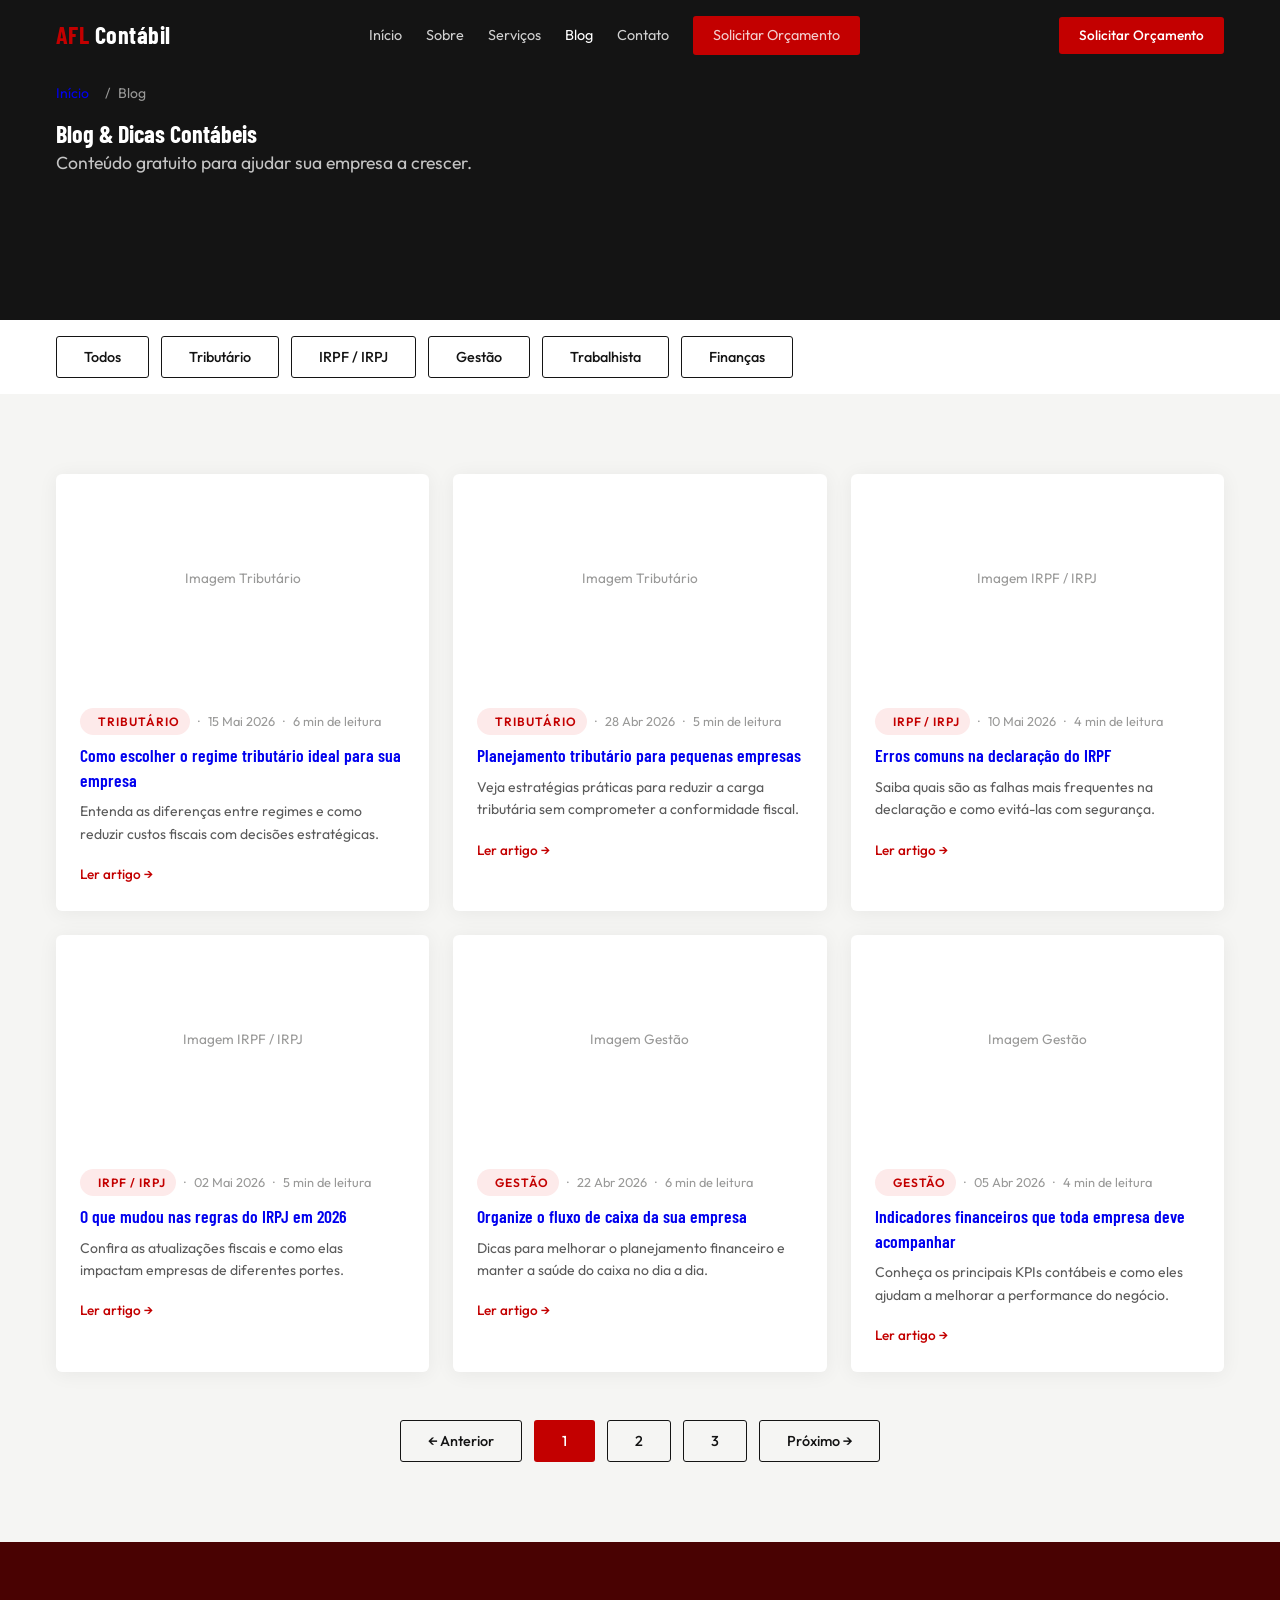
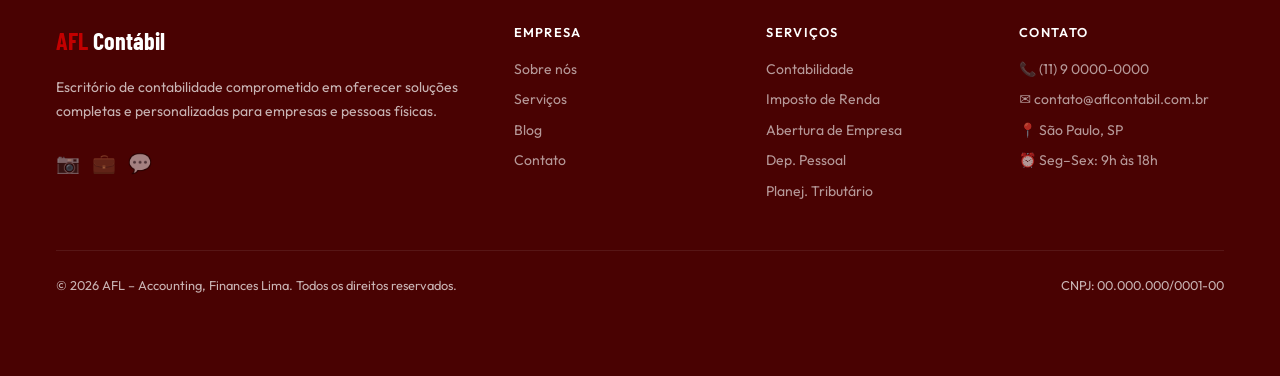
==== blog.html @ 2323e49d "first commit" ====
<!DOCTYPE html>
<html lang="pt-BR">

<head>
  <meta charset="UTF-8">
  <meta name="viewport" content="width=device-width, initial-scale=1.0">

  <!-- SEO: Título e descrição que aparecem no Google -->
  <title>Blog – AFL Contábil</title>
  <meta name="description" content="Blog da AFL Contábil com dicas sobre contabilidade, imposto de renda, gestão financeira e assuntos tributários para empresas e pessoas físicas.">

  <!-- Fontes do Google Fonts -->
  <link rel="preconnect" href="https://fonts.googleapis.com">
  <link rel="preconnect" href="https://fonts.gstatic.com" crossorigin>
  <link href="https://fonts.googleapis.com/css2?family=Barlow+Condensed:wght@400;500;600;700&family=Outfit:wght@300;400;500;600&display=swap" rel="stylesheet">
  <link rel="stylesheet" href="css/reset.css">
  <link rel="stylesheet" href="css/variables.css">
  <link rel="stylesheet" href="css/main.css">
</head>

<body>

  <!-- ===================================================
       NAVBAR – Barra de navegação (fixa no topo)
       =================================================== -->
  <header class="navbar" id="navbar">
    <div class="container">

      <!-- Logotipo -->
      <a href="index.html" class="navbar-logo">
        <span>AFL</span> Contábil
      </a>

      <!-- Links de navegação -->
      <nav class="navbar-links" id="navbar-links" aria-label="Navegação principal">
        <a href="index.html">Início</a>
        <a href="sobre.html">Sobre</a>
        <a href="servicos.html">Serviços</a>
        <a href="blog.html" class="ativo">Blog</a>
        <a href="contato.html">Contato</a>
        <!-- Botão CTA visível dentro do menu mobile -->
        <a href="contato.html" class="navbar-cta">Solicitar Orçamento</a>
      </nav>

      <!-- Botão CTA visível em desktop -->
      <a href="contato.html" class="navbar-cta" id="navbar-cta-desktop">
        Solicitar Orçamento
      </a>

      <!-- Botão hambúrguer (só aparece no mobile via CSS) -->
      <button class="navbar-toggle" id="navbar-toggle" aria-label="Abrir menu" aria-expanded="false">
        <span></span>
        <span></span>
        <span></span>
      </button>

    </div>
  </header>


  <!-- ===================================================
       HERO INTERNO – Blog & Dicas Contábeis
       =================================================== -->
  <section class="hero-interno pagina-titulo">
    <div class="container">

      <ul class="breadcrumb">
        <li><a href="index.html">Início</a></li>
        <li>Blog</li>
      </ul>

      <h1>Blog & Dicas Contábeis</h1>
      <p class="hero-descricao">
        Conteúdo gratuito para ajudar sua empresa a crescer.
      </p>

    </div>
  </section>


  <!-- ===================================================
       BARRA DE FILTROS – Seleção de categorias
       =================================================== -->
  <section class="blog-filtros" style="background-color: var(--cor-branco); padding: 1rem 0;">
    <div class="container" style="display: flex; gap: 0.75rem; flex-wrap: wrap;">
      <button type="button" class="btn-secundario ativo" data-filtro="todos">Todos</button>
      <button type="button" class="btn-secundario" data-filtro="tributário">Tributário</button>
      <button type="button" class="btn-secundario" data-filtro="irpf / irpj">IRPF / IRPJ</button>
      <button type="button" class="btn-secundario" data-filtro="gestão">Gestão</button>
      <button type="button" class="btn-secundario" data-filtro="trabalhista">Trabalhista</button>
      <button type="button" class="btn-secundario" data-filtro="finanças">Finanças</button>
    </div>
  </section>


  <!-- ===================================================
       POSTS – Grid de artigos do blog
       =================================================== -->
  <section class="secao-blog" style="background-color: var(--cor-bg); padding-block: var(--esp-xl);">
    <div class="container">
      <div class="blog-grid">

        <article class="post-card" data-categoria="tributário">
          <div class="post-thumbnail">
            <div class="post-thumbnail-placeholder">Imagem Tributário</div>
          </div>
          <div class="post-corpo">
            <div class="post-meta">
              <span class="badge">Tributário</span>
              <span>15 Mai 2026</span>
              <span>6 min de leitura</span>
            </div>
            <h3><a href="post.html">Como escolher o regime tributário ideal para sua empresa</a></h3>
            <p>Entenda as diferenças entre regimes e como reduzir custos fiscais com decisões estratégicas.</p>
            <a href="post.html" class="blog-link">Ler artigo →</a>
          </div>
        </article>

        <article class="post-card" data-categoria="tributário">
          <div class="post-thumbnail">
            <div class="post-thumbnail-placeholder">Imagem Tributário</div>
          </div>
          <div class="post-corpo">
            <div class="post-meta">
              <span class="badge">Tributário</span>
              <span>28 Abr 2026</span>
              <span>5 min de leitura</span>
            </div>
            <h3><a href="post.html">Planejamento tributário para pequenas empresas</a></h3>
            <p>Veja estratégias práticas para reduzir a carga tributária sem comprometer a conformidade fiscal.</p>
            <a href="post.html" class="blog-link">Ler artigo →</a>
          </div>
        </article>

        <article class="post-card" data-categoria="irpf / irpj">
          <div class="post-thumbnail">
            <div class="post-thumbnail-placeholder">Imagem IRPF / IRPJ</div>
          </div>
          <div class="post-corpo">
            <div class="post-meta">
              <span class="badge">IRPF / IRPJ</span>
              <span>10 Mai 2026</span>
              <span>4 min de leitura</span>
            </div>
            <h3><a href="post.html">Erros comuns na declaração do IRPF</a></h3>
            <p>Saiba quais são as falhas mais frequentes na declaração e como evitá-las com segurança.</p>
            <a href="post.html" class="blog-link">Ler artigo →</a>
          </div>
        </article>

        <article class="post-card" data-categoria="irpf / irpj">
          <div class="post-thumbnail">
            <div class="post-thumbnail-placeholder">Imagem IRPF / IRPJ</div>
          </div>
          <div class="post-corpo">
            <div class="post-meta">
              <span class="badge">IRPF / IRPJ</span>
              <span>02 Mai 2026</span>
              <span>5 min de leitura</span>
            </div>
            <h3><a href="post.html">O que mudou nas regras do IRPJ em 2026</a></h3>
            <p>Confira as atualizações fiscais e como elas impactam empresas de diferentes portes.</p>
            <a href="post.html" class="blog-link">Ler artigo →</a>
          </div>
        </article>

        <article class="post-card" data-categoria="gestão">
          <div class="post-thumbnail">
            <div class="post-thumbnail-placeholder">Imagem Gestão</div>
          </div>
          <div class="post-corpo">
            <div class="post-meta">
              <span class="badge">Gestão</span>
              <span>22 Abr 2026</span>
              <span>6 min de leitura</span>
            </div>
            <h3><a href="post.html">Organize o fluxo de caixa da sua empresa</a></h3>
            <p>Dicas para melhorar o planejamento financeiro e manter a saúde do caixa no dia a dia.</p>
            <a href="post.html" class="blog-link">Ler artigo →</a>
          </div>
        </article>

        <article class="post-card" data-categoria="gestão">
          <div class="post-thumbnail">
            <div class="post-thumbnail-placeholder">Imagem Gestão</div>
          </div>
          <div class="post-corpo">
            <div class="post-meta">
              <span class="badge">Gestão</span>
              <span>05 Abr 2026</span>
              <span>4 min de leitura</span>
            </div>
            <h3><a href="post.html">Indicadores financeiros que toda empresa deve acompanhar</a></h3>
            <p>Conheça os principais KPIs contábeis e como eles ajudam a melhorar a performance do negócio.</p>
            <a href="post.html" class="blog-link">Ler artigo →</a>
          </div>
        </article>

      </div>

      <!-- Paginação visual -->
      <div class="blog-paginacao" style="text-align: center; margin-top: var(--esp-lg); display: flex; justify-content: center; align-items: center; gap: 0.75rem; flex-wrap: wrap;">
        <button type="button" class="btn-secundario">← Anterior</button>
        <button type="button" class="btn-primario" style="background-color: var(--cor-acento);">1</button>
        <button type="button" class="btn-secundario">2</button>
        <button type="button" class="btn-secundario">3</button>
        <button type="button" class="btn-secundario">Próximo →</button>
      </div>

    </div>
  </section>


  <!-- ===================================================
       FOOTER – Rodapé com links e informações
       =================================================== -->
  <footer class="footer">
    <div class="container">

      <div class="footer-grid">

        <!-- Coluna 1: Sobre a empresa -->
        <div>
          <a href="index.html" class="footer-logo"><span>AFL</span> Contábil</a>
          <p class="footer-descricao">
            Escritório de contabilidade comprometido em oferecer 
            soluções completas e personalizadas para empresas e 
            pessoas físicas.
          </p>
          <!-- Ícones de redes sociais (adicione os links reais) -->
          <div class="footer-redes">
            <a href="#" aria-label="Instagram" class="footer-social-link">📷</a>
            <a href="#" aria-label="LinkedIn" class="footer-social-link">💼</a>
            <a href="#" aria-label="WhatsApp" class="footer-social-link">💬</a>
          </div>
        </div>

        <!-- Coluna 2: Links rápidos -->
        <div class="footer-coluna">
          <h4>Empresa</h4>
          <nav class="footer-links">
            <a href="sobre.html">Sobre nós</a>
            <a href="servicos.html">Serviços</a>
            <a href="blog.html">Blog</a>
            <a href="contato.html">Contato</a>
          </nav>
        </div>

        <!-- Coluna 3: Serviços -->
        <div class="footer-coluna">
          <h4>Serviços</h4>
          <nav class="footer-links">
            <a href="servicos.html#contabilidade">Contabilidade</a>
            <a href="servicos.html#imposto-renda">Imposto de Renda</a>
            <a href="servicos.html#abertura">Abertura de Empresa</a>
            <a href="servicos.html#dp">Dep. Pessoal</a>
            <a href="servicos.html#planejamento">Planej. Tributário</a>
          </nav>
        </div>

        <!-- Coluna 4: Contato -->
        <div class="footer-coluna">
          <h4>Contato</h4>
          <nav class="footer-links">
            <!-- Substitua pelos dados reais da AFL -->
            <a href="tel:+5511900000000">📞 (11) 9 0000-0000</a>
            <a href="mailto:contato@aflcontabil.com.br">✉️ contato@aflcontabil.com.br</a>
            <a href="#" class="footer-info-link">📍 São Paulo, SP</a>
            <a href="#" class="footer-info-link">⏰ Seg–Sex: 9h às 18h</a>
          </nav>
        </div>

      </div><!-- /footer-grid -->

      <!-- Copyright -->
      <div class="footer-bottom">
        <span>© 2026 AFL – Accounting, Finances Lima. Todos os direitos reservados.</span>
        <span>CNPJ: 00.000.000/0001-00</span><!-- Substitua pelo CNPJ real -->
      </div>

    </div>
  </footer>


  <!-- ===================================================
       JAVASCRIPT – Funcionalidades interativas
       =================================================== -->
  <script src="js/main.js"></script>

</body>
</html>
---- css/variables.css ----
:root {
  --cor-primaria: #141414;
  --cor-primaria-hover: #2A2A2A;
  --cor-acento: #C30000;
  --cor-acento-hover: #9A0000;
  --cor-acento-clara: #FDEAEA;
  --cor-bg: #F5F5F3;
  --cor-branco: #FFFFFF;
  --cor-texto: #1A1A1A;
  --cor-texto-secundario: #5A5A5A;
  --cor-texto-claro: #999998;
  --cor-borda: #E8E8E6;
  --cor-footer: #490202;
  --cor-footer-texto: rgba(255,255,255,0.7);
  --cor-footer-link: rgba(255,255,255,0.6);
  --cor-footer-icone: rgba(255,255,255,0.5);
  --cor-footer-divider: rgba(255,255,255,0.08);
  --cor-branco-translucido: rgba(255,255,255,0.1);
  --sombra-card-hover: 0 8px 30px rgba(30, 58, 47, 0.12);
  --sombra-card-elevado: 0 10px 30px rgba(0, 0, 0, 0.08);

  --fonte-titulo: 'Barlow Condensed', Arial Narrow, sans-serif;
  --fonte-corpo: 'Outfit', system-ui, sans-serif;

  --texto-xs: 0.75rem;
  --texto-sm: 0.875rem;
  --texto-base: 1rem;
  --texto-lg: 1.125rem;
  --texto-xl: 1.25rem;
  --texto-2xl: 1.5rem;
  --texto-3xl: 2rem;
  --texto-4xl: 2.5rem;
  --texto-5xl: 3.5rem;

  --esp-xs: 0.5rem;
  --esp-sm: 1rem;
  --esp-md: 1.5rem;
  --esp-lg: 3rem;
  --esp-xl: 5rem;
  --esp-2xl: 7.5rem;

  --borda-raio: 3px;
  --borda-raio-lg: 6px;
  --sombra-card: 0 2px 20px rgba(0, 0, 0, 0.06);
  --sombra-navbar-scrolled: 0 2px 20px rgba(0,0,0,0.2);
  --sombra-dropdown: 0 8px 20px rgba(0,0,0,0.2);
  --cor-branco-opa-08: rgba(255,255,255,0.08);
  --cor-branco-opa-20: rgba(255,255,255,0.2);
  --cor-branco-opa-40: rgba(255,255,255,0.4);
  --cor-branco-opa-50: rgba(255,255,255,0.5);
  --cor-branco-opa-75: rgba(255,255,255,0.75);
  --cor-branco-opa-80: rgba(255,255,255,0.8);
  --cor-primaria-opa-10: rgba(30, 58, 47, 0.1);
  --cor-primaria-opa-08: rgba(30, 58, 47, 0.08);
  --transicao: 0.25s ease;
  --largura-max: 1200px;
}
---- css/main.css ----
/* BASE */
body {
  font-family: var(--fonte-corpo);
  font-size: var(--texto-base);
  line-height: 1.6;
  color: var(--cor-texto);
  background-color: var(--cor-bg);
}

.container {
  max-width: var(--largura-max);
  margin-inline: auto;
  padding-inline: var(--esp-sm);
}

h1, h2, h3 {
  font-family: var(--fonte-titulo);
  line-height: 1.2;
  color: var(--cor-texto);
}

.badge {
  display: inline-block;
  font-size: var(--texto-xs);
  font-weight: 600;
  letter-spacing: 0.08em;
  text-transform: uppercase;
  color: var(--cor-acento);
  background-color: var(--cor-acento-clara);
  padding: 4px 10px;
  border-radius: 100px;
}

.btn-primario {
  display: inline-block;
  background-color: var(--cor-acento);
  color: var(--cor-branco);
  font-family: var(--fonte-corpo);
  font-weight: 500;
  font-size: 0.9rem;
  padding: 12px 28px;
  border-radius: var(--borda-raio);
  transition: background-color var(--transicao), transform var(--transicao);
}

.btn-primario:hover {
  background-color: var(--cor-acento-hover);
  transform: translateY(-2px);
}

.btn-secundario {
  display: inline-block;
  background-color: transparent;
  color: var(--cor-primaria);
  font-family: var(--fonte-corpo);
  font-weight: 500;
  font-size: 0.9rem;
  padding: 11px 27px;
  border: 1.5px solid var(--cor-primaria);
  border-radius: var(--borda-raio);
  transition: background-color var(--transicao), color var(--transicao);
}

.btn-secundario:hover {
  background-color: var(--cor-primaria);
  color: var(--cor-branco);
}

.btn-secundario-branco {
  display: inline-block;
  background-color: transparent;
  color: var(--cor-branco);
  font-family: var(--fonte-corpo);
  font-weight: 500;
  font-size: 0.9rem;
  padding: 11px 27px;
  border: 1.5px solid var(--cor-branco-opa-50);
  border-radius: var(--borda-raio);
  transition: background-color var(--transicao);
}

.btn-secundario-branco:hover {
  background-color: var(--cor-branco-translucido);
}

.secao-rotulo {
  display: inline-block;
  font-size: var(--texto-xs);
  font-weight: 600;
  letter-spacing: 0.12em;
  text-transform: uppercase;
  color: var(--cor-acento);
  margin-bottom: var(--esp-xs);
}

.secao-titulo {
  font-size: clamp(2rem, 4vw, 2.75rem);
  font-weight: 600;
  color: var(--cor-texto);
  margin-bottom: var(--esp-sm);
}

.secao-subtitulo {
  font-size: var(--texto-lg);
  color: var(--cor-texto-secundario);
  max-width: 560px;
  margin-inline: auto;
}

.secao-header {
  text-align: center;
  margin-bottom: var(--esp-lg);
}

/* NAVBAR */
.navbar {
  position: fixed;
  top: 0;
  left: 0;
  right: 0;
  z-index: 1000;
  background-color: var(--cor-primaria);
  padding-block: 1rem;
  transition: box-shadow var(--transicao);
}

.navbar.scrolled {
  box-shadow: var(--sombra-navbar-scrolled);
}

.navbar .container {
  display: flex;
  align-items: center;
  justify-content: space-between;
  gap: var(--esp-md);
}

.navbar-logo {
  font-family: var(--fonte-titulo);
  font-size: 1.5rem;
  font-weight: 700;
  color: var(--cor-branco);
  letter-spacing: 0.02em;
}

.navbar-logo span {
  color: var(--cor-acento);
}

.navbar-links {
  display: flex;
  align-items: center;
  gap: var(--esp-md);
}

.navbar-links a {
  font-size: 0.9rem;
  font-weight: 400;
  color: var(--cor-branco-opa-80);
  transition: color var(--transicao);
}

.navbar-links a:hover,
.navbar-links a.ativo {
  color: var(--cor-branco);
}

.navbar-cta {
  background-color: var(--cor-acento);
  color: var(--cor-branco);
  font-size: 0.85rem;
  font-weight: 500;
  padding: 8px 20px;
  border-radius: var(--borda-raio);
  transition: background-color var(--transicao);
}

.navbar-cta:hover {
  background-color: var(--cor-acento-hover);
}

#navbar-cta-desktop {
  display: none;
}

.navbar-toggle {
  display: none;
  flex-direction: column;
  gap: 5px;
  padding: 6px;
}

.navbar-toggle span {
  display: block;
  width: 22px;
  height: 2px;
  background-color: var(--cor-branco);
  border-radius: 2px;
  transition: transform var(--transicao), opacity var(--transicao);
}

/* HERO */
.hero {
  min-height: 100vh;
  display: flex;
  align-items: center;
  padding-top: 80px;
  background-color: var(--cor-primaria);
  position: relative;
  overflow: hidden;
}

.hero::before {
  content: '';
  position: absolute;
  top: -10%;
  right: -5%;
  width: 50%;
  height: 120%;
  background-color: var(--cor-primaria-hover);
  border-radius: 60% 40% 30% 70% / 60% 30% 70% 40%;
  opacity: 0.4;
  pointer-events: none;
}

.hero .container {
  display: grid;
  grid-template-columns: 1fr 1fr;
  gap: var(--esp-lg);
  align-items: center;
  position: relative;
  z-index: 1;
}

.hero-conteudo {
  padding-block: var(--esp-xl);
}

.hero-rotulo {
  display: inline-block;
  font-size: 0.8rem;
  font-weight: 600;
  letter-spacing: 0.15em;
  text-transform: uppercase;
  color: var(--cor-acento);
  margin-bottom: var(--esp-sm);
}

.hero-titulo {
  font-size: clamp(2.5rem, 5vw, 4rem);
  font-weight: 700;
  color: var(--cor-branco);
  margin-bottom: var(--esp-md);
  line-height: 1.1;
}

.hero-titulo em {
  font-style: italic;
  color: var(--cor-acento);
}

.hero-descricao {
  font-size: 1.1rem;
  color: var(--cor-branco-opa-75);
  max-width: 480px;
  margin-bottom: var(--esp-lg);
}

.hero-botoes {
  display: flex;
  gap: var(--esp-sm);
  flex-wrap: wrap;
}

.hero-imagem {
  display: flex;
  align-items: center;
  justify-content: center;
}

.hero-imagem img {
  width: 100%;
  max-width: 480px;
  border-radius: var(--borda-raio-lg);
}

.hero-placeholder {
  width: 100%;
  max-width: 480px;
  aspect-ratio: 4/3;
  background-color: var(--cor-branco-opa-08);
  border-radius: var(--borda-raio-lg);
  border: 2px dashed var(--cor-branco-opa-20);
  display: flex;
  flex-direction: column;
  align-items: center;
  justify-content: center;
  gap: var(--esp-xs);
  color: var(--cor-branco-opa-40);
  font-size: 0.9rem;
}

/* SERVIÇOS */
.secao-servicos {
  padding-block: var(--esp-xl);
  background-color: var(--cor-branco);
}

.servicos-grid {
  display: grid;
  grid-template-columns: repeat(3, 1fr);
  gap: var(--esp-md);
}

.servico-card {
  padding: var(--esp-md);
  border: 1.5px solid var(--cor-primaria-opa-08);
  border-radius: var(--borda-raio-lg);
  background-color: var(--cor-branco);
  transition: border-color var(--transicao), box-shadow var(--transicao), transform var(--transicao);
}

.servico-card:hover {
  border-color: var(--cor-acento);
  box-shadow: var(--sombra-card);
  transform: translateY(-4px);
}

.servico-icone {
  width: 52px;
  height: 52px;
  background-color: var(--cor-primaria-clara);
  border-radius: var(--borda-raio);
  display: flex;
  align-items: center;
  justify-content: center;
  margin-bottom: var(--esp-sm);
  font-size: 1.5rem;
}

.servico-card h3 {
  font-size: 1.2rem;
  font-weight: 600;
  margin-bottom: var(--esp-xs);
}

.servico-card p {
  font-size: 0.9rem;
  color: var(--cor-texto-secundario);
  line-height: 1.6;
  margin-bottom: var(--esp-sm);
}

.servico-link {
  font-size: 0.85rem;
  font-weight: 500;
  color: var(--cor-acento);
  display: inline-flex;
  align-items: center;
  gap: 4px;
  transition: gap var(--transicao);
}

.servico-link:hover {
  gap: 8px;
}

/* SOBRE */
.secao-sobre {
  padding-block: var(--esp-xl);
  background-color: var(--cor-primaria-clara);
}

.sobre-grid {
  display: grid;
  grid-template-columns: 1fr 1fr;
  gap: var(--esp-xl);
  align-items: center;
}

.sobre-imagem img {
  width: 100%;
  border-radius: var(--borda-raio-lg);
  box-shadow: var(--sombra-card);
}

.sobre-placeholder {
  aspect-ratio: 1;
  background-color: var(--cor-primaria-opa-10);
  border-radius: var(--borda-raio-lg);
  display: flex;
  align-items: center;
  justify-content: center;
  color: var(--cor-texto-claro);
  font-size: 0.9rem;
}

.sobre-conteudo .secao-titulo {
  text-align: left;
  margin-bottom: var(--esp-sm);
}

.sobre-conteudo p {
  color: var(--cor-texto-secundario);
  margin-bottom: var(--esp-sm);
}

.numeros-grid {
  display: grid;
  grid-template-columns: repeat(3, 1fr);
  gap: var(--esp-sm);
  margin-block: var(--esp-md);
  padding: var(--esp-md);
  background-color: var(--cor-primaria);
  border-radius: var(--borda-raio-lg);
}

.numero-item {
  text-align: center;
}

.numero-valor {
  font-family: var(--fonte-titulo);
  font-size: 2.5rem;
  font-weight: 700;
  color: var(--cor-acento);
  display: block;
  line-height: 1;
  margin-bottom: 4px;
}

.numero-rotulo {
  font-size: 0.8rem;
  color: var(--cor-footer-texto);
}

/* BLOG */
.secao-blog {
  padding-block: var(--esp-xl);
  background-color: var(--cor-bg);
}

.blog-grid {
  display: grid;
  grid-template-columns: repeat(3, 1fr);
  gap: var(--esp-md);
}

.post-card {
  background-color: var(--cor-branco);
  border-radius: var(--borda-raio-lg);
  overflow: hidden;
  box-shadow: var(--sombra-card);
  transition: transform var(--transicao), box-shadow var(--transicao);
}

.post-card:hover {
  transform: translateY(-4px);
  box-shadow: var(--sombra-card-hover);
}

.post-thumbnail {
  aspect-ratio: 16/9;
  background-color: var(--cor-primaria-clara);
  overflow: hidden;
}

.post-thumbnail img {
  width: 100%;
  height: 100%;
  object-fit: cover;
  transition: transform 0.4s ease;
}

.post-card:hover .post-thumbnail img {
  transform: scale(1.05);
}

.post-thumbnail-placeholder {
  width: 100%;
  height: 100%;
  display: flex;
  align-items: center;
  justify-content: center;
  color: var(--cor-texto-claro);
  font-size: 0.85rem;
}

.post-corpo {
  padding: var(--esp-md);
}

.post-meta {
  display: flex;
  align-items: center;
  gap: var(--esp-xs);
  margin-bottom: var(--esp-xs);
  font-size: 0.8rem;
  color: var(--cor-texto-claro);
}

.post-meta span::before {
  content: '·';
  margin-right: var(--esp-xs);
}

.post-meta span:first-child::before {
  content: '';
}

.post-card h3 {
  font-size: 1.1rem;
  font-weight: 600;
  margin-bottom: var(--esp-xs);
  line-height: 1.4;
}

.post-card h3 a:hover {
  color: var(--cor-acento);
}

.post-card p {
  font-size: 0.875rem;
  color: var(--cor-texto-secundario);
  margin-bottom: var(--esp-sm);
}

.blog-link {
  font-size: 0.85rem;
  font-weight: 500;
  color: var(--cor-acento);
  display: inline-flex;
  align-items: center;
  gap: 4px;
}

.blog-link:hover {
  gap: 8px;
}

.blog-ver-todos {
  text-align: center;
  margin-top: var(--esp-lg);
}

/* CTA */
.secao-cta {
  padding-block: var(--esp-xl);
  background-color: var(--cor-primaria);
  text-align: center;
}

.secao-cta h2 {
  font-size: clamp(2rem, 4vw, 2.75rem);
  font-weight: 600;
  color: var(--cor-branco);
  margin-bottom: var(--esp-sm);
}

.secao-cta p {
  font-size: 1.05rem;
  color: var(--cor-branco-opa-75);
  max-width: 480px;
  margin-inline: auto;
  margin-bottom: var(--esp-lg);
}

.cta-botoes {
  display: flex;
  gap: var(--esp-sm);
  justify-content: center;
  flex-wrap: wrap;
}

/* FOOTER */
.footer {
  background-color: var(--cor-footer);
  color: var(--cor-footer-texto);
  padding-block: var(--esp-xl);
}

.footer-grid {
  display: grid;
  grid-template-columns: 2fr 1fr 1fr 1fr;
  gap: var(--esp-lg);
  margin-bottom: var(--esp-lg);
}

.footer-logo {
  font-family: var(--fonte-titulo);
  font-size: 1.5rem;
  font-weight: 700;
  color: var(--cor-branco);
  margin-bottom: var(--esp-sm);
  display: block;
}

.footer-logo span {
  color: var(--cor-acento);
}

.footer-descricao {
  font-size: 0.875rem;
  line-height: 1.7;
  margin-bottom: var(--esp-md);
}

.footer-coluna h4 {
  font-family: var(--fonte-corpo);
  font-size: 0.8rem;
  font-weight: 600;
  letter-spacing: 0.1em;
  text-transform: uppercase;
  color: var(--cor-branco);
  margin-bottom: var(--esp-sm);
}

.footer-links {
  display: flex;
  flex-direction: column;
  gap: var(--esp-xs);
}

.footer-links a {
  font-size: 0.875rem;
  color: var(--cor-footer-link);
  transition: color var(--transicao);
}

.footer-links a:hover {
  color: var(--cor-acento);
}

.footer-bottom {
  display: flex;
  align-items: center;
  justify-content: space-between;
  padding-top: var(--esp-md);
  border-top: 1px solid var(--cor-footer-divider);
  font-size: 0.8rem;
  flex-wrap: wrap;
  gap: var(--esp-xs);
}

/* UTILITÁRIOS */
.hero-interno {
  min-height: 320px;
  padding-top: 80px;
  background-color: var(--cor-primaria);
  position: relative;
  overflow: hidden;
}

.breadcrumb {
  display: inline-flex;
  flex-wrap: wrap;
  align-items: center;
  gap: var(--esp-xs);
  font-size: var(--texto-sm);
  color: var(--cor-texto-claro);
  list-style: none;
  padding: 0;
  margin: 0;
}

.breadcrumb li {
  display: inline;
}

.breadcrumb li + li::before {
  content: '/';
  margin: 0 var(--esp-xs);
  color: var(--cor-texto-claro);
}

.pagina-titulo {
  background-color: var(--cor-primaria);
  padding-top: 80px;
  padding-bottom: var(--esp-lg);
}

.pagina-titulo .breadcrumb {
  margin-bottom: var(--esp-sm);
}

.pagina-titulo h1 {
  color: var(--cor-branco);
}

.card-base {
  background-color: var(--cor-branco);
  border: 1px solid var(--cor-borda);
  border-radius: var(--borda-raio-lg);
  box-shadow: var(--sombra-card);
  transition: transform var(--transicao), box-shadow var(--transicao);
}

.card-base:hover {
  transform: translateY(-2px);
  box-shadow: var(--sombra-card-elevado);
}

.footer-redes {
  display: flex;
  gap: 0.75rem;
}

.footer-social-link {
  color: var(--cor-footer-icone);
  font-size: 1.2rem;
  transition: color var(--transicao);
}

.footer-info-link {
  pointer-events: none;
}

.hero-placeholder-note {
  font-size: var(--texto-xs);
  opacity: 0.6;
}

/* RESPONSIVO */
@media (max-width: 1024px) {
  .servicos-grid {
    grid-template-columns: repeat(2, 1fr);
  }

  .footer-grid {
    grid-template-columns: 1fr 1fr;
  }
}

@media (max-width: 768px) {
  .navbar-links {
    display: none;
    position: absolute;
    top: 100%;
    left: 0;
    right: 0;
    background-color: var(--cor-primaria);
    flex-direction: column;
    align-items: flex-start;
    padding: var(--esp-sm);
    gap: var(--esp-xs);
    box-shadow: var(--sombra-dropdown);
  }

  .navbar-links.aberto {
    display: flex;
    box-shadow: var(--sombra-dropdown);
  }

  .navbar-toggle {
    display: flex;
  }

  .hero .container {
    grid-template-columns: 1fr;
    text-align: center;
  }

  .hero-imagem {
    display: none;
  }

  .hero-botoes {
    justify-content: center;
  }

  .hero-descricao {
    margin-inline: auto;
  }

  .sobre-grid,
  .blog-grid {
    grid-template-columns: 1fr;
  }

  .servicos-grid {
    grid-template-columns: 1fr;
  }

  .numeros-grid {
    grid-template-columns: repeat(3, 1fr);
  }

  .footer-grid {
    grid-template-columns: 1fr;
    gap: var(--esp-md);
  }

  .footer-bottom {
    flex-direction: column;
    text-align: center;
  }
}

@media (max-width: 480px) {
  .numeros-grid {
    grid-template-columns: 1fr;
  }

  .cta-botoes,
  .hero-botoes {
    flex-direction: column;
    align-items: center;
  }

  .btn-primario,
  .btn-secundario,
  .btn-secundario-branco {
    width: 100%;
    text-align: center;
  }
}
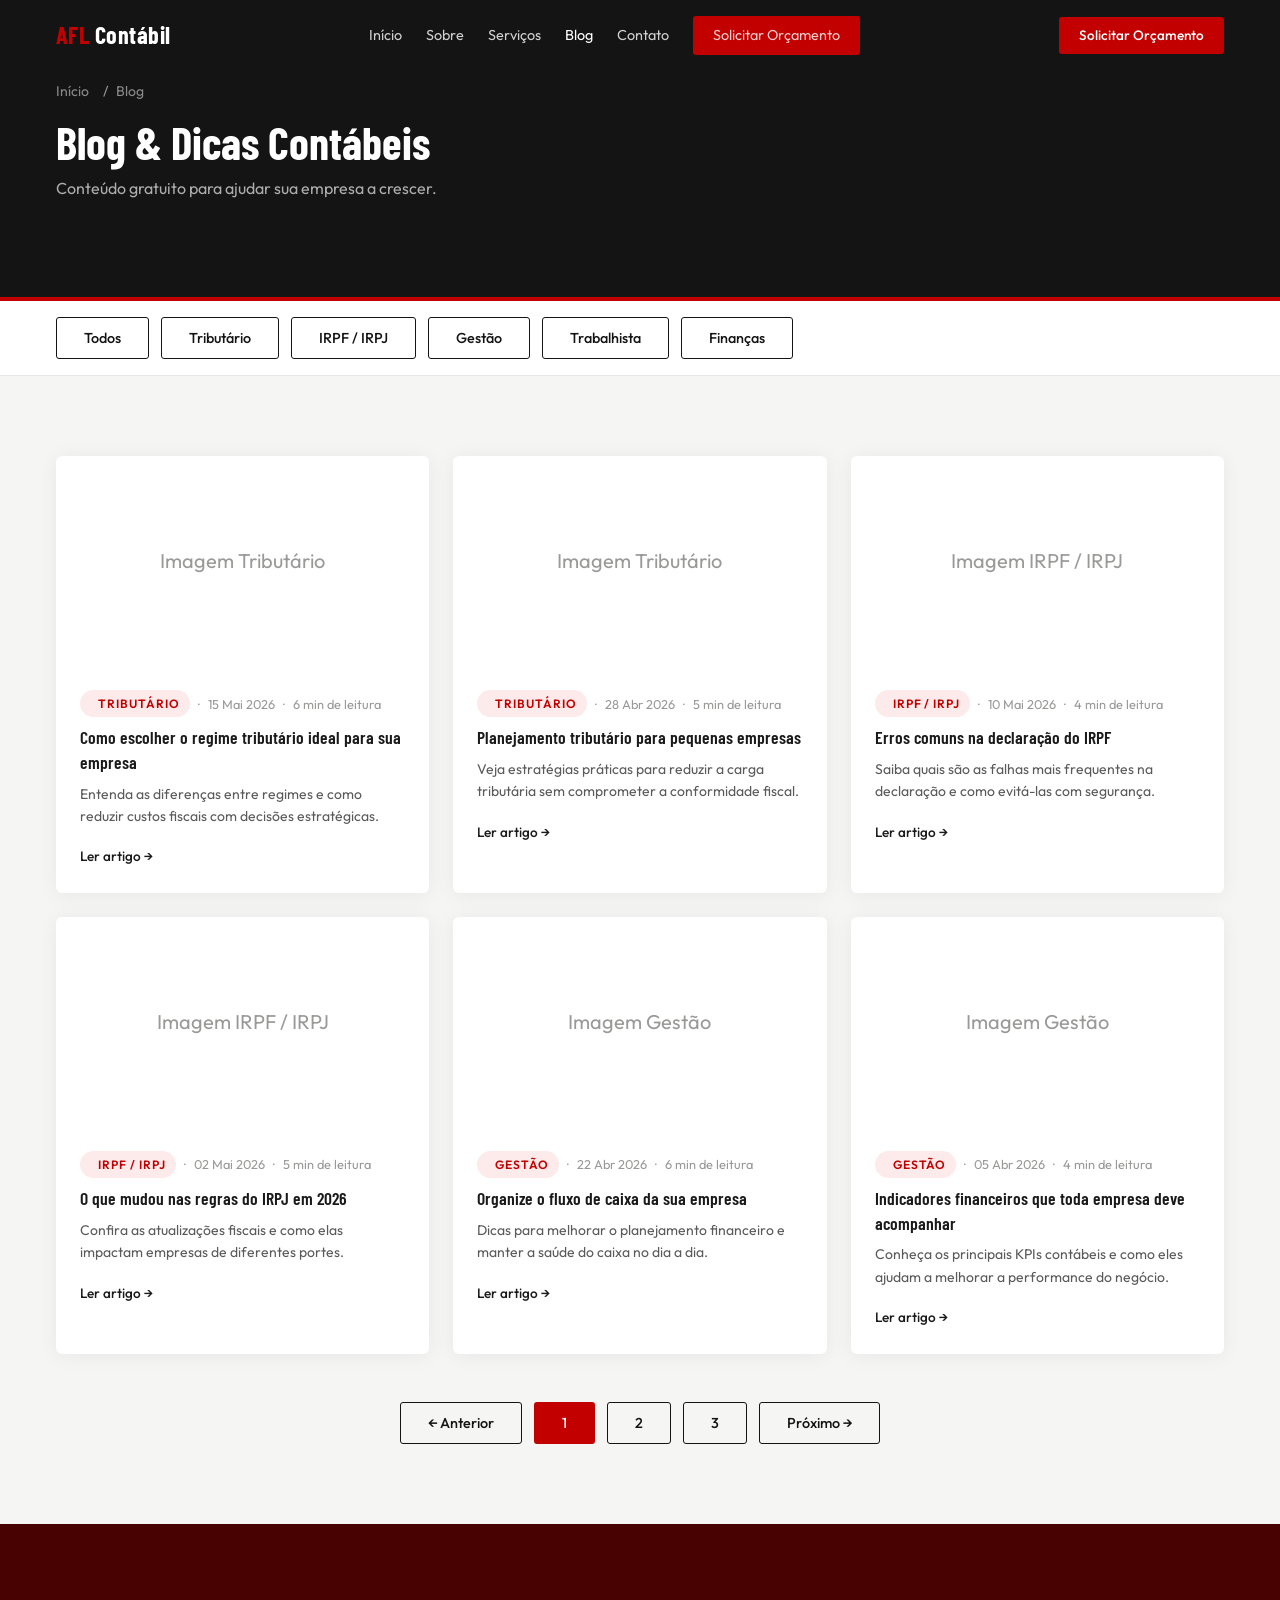
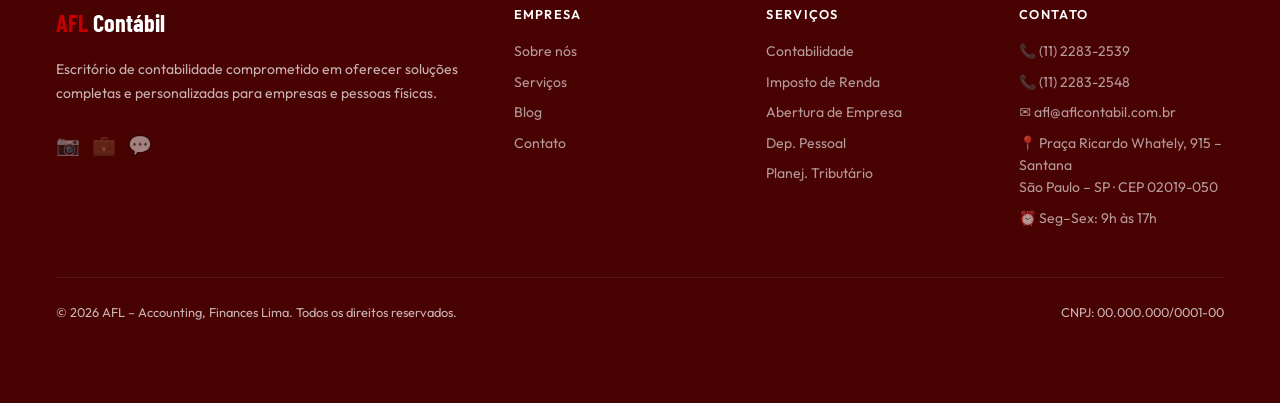
==== commit 6b2b115a: "Estilização part1" ====
--- a/blog.html
+++ b/blog.html
@@ -81,8 +81,8 @@
   <!-- ===================================================
        BARRA DE FILTROS – Seleção de categorias
        =================================================== -->
-  <section class="blog-filtros" style="background-color: var(--cor-branco); padding: 1rem 0;">
-    <div class="container" style="display: flex; gap: 0.75rem; flex-wrap: wrap;">
+  <section class="blog-filtros">
+    <div class="container">
       <button type="button" class="btn-secundario ativo" data-filtro="todos">Todos</button>
       <button type="button" class="btn-secundario" data-filtro="tributário">Tributário</button>
       <button type="button" class="btn-secundario" data-filtro="irpf / irpj">IRPF / IRPJ</button>
@@ -96,7 +96,7 @@
   <!-- ===================================================
        POSTS – Grid de artigos do blog
        =================================================== -->
-  <section class="secao-blog" style="background-color: var(--cor-bg); padding-block: var(--esp-xl);">
+  <section class="secao-blog">
     <div class="container">
       <div class="blog-grid">
 
@@ -199,9 +199,9 @@
       </div>
 
       <!-- Paginação visual -->
-      <div class="blog-paginacao" style="text-align: center; margin-top: var(--esp-lg); display: flex; justify-content: center; align-items: center; gap: 0.75rem; flex-wrap: wrap;">
+      <div class="blog-paginacao">
         <button type="button" class="btn-secundario">← Anterior</button>
-        <button type="button" class="btn-primario" style="background-color: var(--cor-acento);">1</button>
+        <button type="button" class="btn-primario">1</button>
         <button type="button" class="btn-secundario">2</button>
         <button type="button" class="btn-secundario">3</button>
         <button type="button" class="btn-secundario">Próximo →</button>
@@ -262,11 +262,11 @@
         <div class="footer-coluna">
           <h4>Contato</h4>
           <nav class="footer-links">
-            <!-- Substitua pelos dados reais da AFL -->
-            <a href="tel:+5511900000000">📞 (11) 9 0000-0000</a>
-            <a href="mailto:contato@aflcontabil.com.br">✉️ contato@aflcontabil.com.br</a>
-            <a href="#" class="footer-info-link">📍 São Paulo, SP</a>
-            <a href="#" class="footer-info-link">⏰ Seg–Sex: 9h às 18h</a>
+            <a href="tel:+551122832539">📞 (11) 2283-2539</a>
+            <a href="tel:+551122832548">📞 (11) 2283-2548</a>
+            <a href="mailto:afl@aflcontabil.com.br">✉️ afl@aflcontabil.com.br</a>
+            <a href="#" class="footer-info-link">📍 Praça Ricardo Whately, 915 – Santana<br>São Paulo – SP · CEP 02019-050</a>
+            <a href="#" class="footer-info-link">⏰ Seg–Sex: 9h às 17h</a>
           </nav>
         </div>
 
@@ -275,7 +275,7 @@
       <!-- Copyright -->
       <div class="footer-bottom">
         <span>© 2026 AFL – Accounting, Finances Lima. Todos os direitos reservados.</span>
-        <span>CNPJ: 00.000.000/0001-00</span><!-- Substitua pelo CNPJ real -->
+        <span>CNPJ: 00.000.000/0001-00</span>
       </div>
 
     </div>
--- a/css/main.css
+++ b/css/main.css
@@ -1,4 +1,13 @@
 /* BASE */
+a {
+  color: inherit;
+  text-decoration: none;
+}
+
+a:visited {
+  color: inherit;
+}
+
 body {
   font-family: var(--fonte-corpo);
   font-size: var(--texto-base);
@@ -112,6 +121,45 @@
   margin-bottom: var(--esp-lg);
 }
 
+section {
+  padding-block: 96px;
+}
+
+@media (max-width: 900px) {
+  section {
+    padding-block: 64px;
+  }
+}
+
+.hero + section,
+.hero-interno + section {
+  border-top: 4px solid var(--cor-acento);
+  margin-bottom: 0;
+}
+
+.secao-separador {
+  height: 4px;
+  width: 64px;
+  background: var(--cor-acento);
+  margin: 0 auto;
+  border-radius: 2px;
+}
+
+.mensagem-sucesso {
+  display: none;
+}
+
+.mensagem-sucesso.visivel {
+  display: block;
+}
+
+.mapa-container {
+  border-radius: var(--borda-raio);
+  overflow: hidden;
+  border: 1px solid var(--cor-borda);
+  margin-top: var(--esp-md);
+}
+
 /* NAVBAR */
 .navbar {
   position: fixed;
@@ -365,6 +413,37 @@
   gap: 8px;
 }
 
+.servico-bloco {
+  padding-block: 80px;
+  border-radius: var(--borda-raio-lg);
+}
+
+.servico-bloco--claro {
+  background-color: var(--cor-primaria-clara);
+}
+
+.secao-blog {
+  padding-block: 80px;
+  background-color: var(--cor-branco);
+}
+
+.secao-diferenciais {
+  color: var(--cor-branco);
+}
+
+.secao-diferenciais .secao-rotulo,
+.secao-diferenciais .secao-titulo,
+.secao-diferenciais p,
+.secao-diferenciais h3,
+.secao-diferenciais .servico-card {
+  color: var(--cor-branco);
+}
+
+.secao-diferenciais .servico-card {
+  background-color: transparent;
+  border-color: rgba(255,255,255,0.15);
+}
+
 /* SOBRE */
 .secao-sobre {
   padding-block: var(--esp-xl);
@@ -519,10 +598,422 @@
   color: var(--cor-acento);
 }
 
+.post-corpo-texto {
+  font-size: 1.05rem;
+  line-height: 1.85;
+  color: var(--cor-texto);
+}
+
+.post-corpo-texto p {
+  margin-bottom: 1.5rem;
+}
+
+.post-corpo-texto h2 {
+  font-family: var(--fonte-titulo);
+  font-size: 1.75rem;
+  font-weight: 600;
+  color: var(--cor-texto);
+  margin-top: 2.5rem;
+  margin-bottom: 1rem;
+  padding-bottom: 8px;
+  border-bottom: 2px solid var(--cor-acento-clara);
+}
+
+.post-corpo-texto h3 {
+  font-family: var(--fonte-titulo);
+  font-size: 1.35rem;
+  font-weight: 600;
+  color: var(--cor-texto);
+  margin-top: 2rem;
+  margin-bottom: 0.75rem;
+}
+
+.post-corpo-texto ul,
+.post-corpo-texto ol {
+  padding-left: 1.5rem;
+  margin-bottom: 1.5rem;
+}
+
+.post-corpo-texto li {
+  margin-bottom: 0.5rem;
+  line-height: 1.7;
+}
+
+.post-corpo-texto blockquote {
+  border-left: 4px solid var(--cor-acento);
+  background-color: var(--cor-acento-clara);
+  padding: 1rem 1.25rem;
+  border-radius: 0 var(--borda-raio) var(--borda-raio) 0;
+  margin: 1.5rem 0;
+  font-style: italic;
+  color: var(--cor-texto-secundario);
+}
+
+.post-corpo-texto blockquote p {
+  margin-bottom: 0;
+}
+
 .post-card p {
   font-size: 0.875rem;
   color: var(--cor-texto-secundario);
   margin-bottom: var(--esp-sm);
+}
+
+.secao-contato {
+  background-color: var(--cor-bg);
+}
+
+.contato-grid {
+  display: grid;
+  grid-template-columns: 60% 40%;
+  gap: 48px;
+  align-items: start;
+}
+
+.contato-form input,
+.contato-form select,
+.contato-form textarea {
+  width: 100%;
+  background-color: var(--cor-branco);
+  border: 1px solid var(--cor-borda);
+  border-radius: 3px;
+  padding: 14px;
+  margin-bottom: 16px;
+  font: inherit;
+  color: var(--cor-texto);
+}
+
+.contato-form textarea {
+  min-height: 160px;
+}
+
+.contato-info {
+  display: grid;
+  gap: var(--esp-md);
+}
+
+.contato-info h3 {
+  font-family: var(--fonte-titulo);
+}
+
+.btn-whatsapp {
+  background-color: #25d366;
+  border-radius: 3px;
+  color: #ffffff;
+  text-align: center;
+  display: inline-block;
+}
+
+.mapa-container iframe {
+  border: none;
+  display: block;
+  width: 100%;
+  min-height: 280px;
+}
+
+.separador-secao {
+  height: 1px;
+  background-color: var(--cor-borda);
+  margin: 0;
+}
+
+.secao-historia,
+.secao-equipe,
+.secao-servicos-detalhe {
+  background-color: var(--cor-branco);
+}
+
+.secao-mvv {
+  background-color: var(--cor-primaria-clara);
+}
+
+.blog-filtros {
+  background-color: var(--cor-branco);
+}
+
+.secao-diferenciais {
+  background-color: var(--cor-primaria);
+}
+
+.secao-diferenciais .secao-rotulo {
+  color: var(--cor-acento);
+}
+
+.secao-diferenciais .secao-titulo {
+  color: var(--cor-branco);
+}
+
+.secao-faq {
+  background-color: var(--cor-primaria-clara);
+}
+
+.faq-perguntas {
+  display: grid;
+  gap: var(--esp-md);
+  margin-top: var(--esp-lg);
+}
+
+.sobre-placeholder,
+.post-thumbnail-placeholder {
+  aspect-ratio: 1;
+  display: flex;
+  align-items: center;
+  justify-content: center;
+  font-size: 1.25rem;
+  background-color: var(--cor-primaria-clara);
+  color: var(--cor-texto-claro);
+  border-radius: var(--borda-raio);
+}
+
+.servico-bloco {
+  display: grid;
+  grid-template-columns: repeat(2, minmax(0, 1fr));
+  gap: 48px;
+  align-items: center;
+  margin-block: var(--esp-xl);
+}
+
+.servico-bloco--claro {
+  background-color: var(--cor-primaria-clara);
+  padding: var(--esp-lg);
+  border-radius: var(--borda-raio-lg);
+}
+
+.blog-filtros {
+  padding: 1rem 0;
+  border-bottom: 1px solid var(--cor-borda);
+}
+
+.blog-filtros .container {
+  display: flex;
+  gap: 0.75rem;
+  flex-wrap: wrap;
+}
+
+.blog-paginacao {
+  text-align: center;
+  margin-top: var(--esp-lg);
+  display: flex;
+  justify-content: center;
+  align-items: center;
+  gap: 0.75rem;
+  flex-wrap: wrap;
+}
+
+.post-hero {
+  background-color: #141414;
+  min-height: 400px;
+  padding-block: 96px;
+}
+
+.post-hero .container {
+  display: flex;
+  flex-direction: column;
+  justify-content: center;
+  height: 100%;
+}
+
+.post-hero h1 {
+  margin-top: 1rem;
+  color: var(--cor-branco);
+  font-size: clamp(2.5rem, 4vw, 4rem);
+}
+
+.post-hero p {
+  color: rgba(255,255,255,0.6);
+  margin-top: 1rem;
+  max-width: 640px;
+}
+
+.post-layout {
+  background-color: var(--cor-bg);
+  padding-block: 96px;
+}
+
+.post-layout .container {
+  display: grid;
+  grid-template-columns: 70% 30%;
+  gap: 48px;
+  align-items: flex-start;
+}
+
+.post-imagem-capa {
+  background-color: var(--cor-primaria-clara);
+  border-radius: 3px;
+  overflow: hidden;
+  box-shadow: var(--sombra-card);
+  margin-bottom: var(--esp-lg);
+}
+
+.post-imagem-capa > div {
+  aspect-ratio: 16/9;
+  display: flex;
+  align-items: center;
+  justify-content: center;
+  color: var(--cor-texto-claro);
+  font-size: 1rem;
+}
+
+.post-blockquote {
+  border-left: 3px solid var(--cor-acento);
+  padding-left: 1rem;
+  color: var(--cor-texto);
+  margin: var(--esp-lg) 0;
+}
+
+.post-autor {
+  display: flex;
+  gap: 1rem;
+  align-items: flex-start;
+  background: var(--cor-primaria-clara);
+  border-left: 4px solid var(--cor-acento);
+  border-radius: var(--borda-raio);
+  padding: 1.25rem;
+  margin-top: 2.5rem;
+}
+
+.autor-avatar {
+  width: 52px;
+  height: 52px;
+  border-radius: 50%;
+  background: var(--cor-primaria);
+  color: #ffffff;
+  font-family: var(--fonte-titulo);
+  font-size: 1.1rem;
+  font-weight: 700;
+  display: flex;
+  align-items: center;
+  justify-content: center;
+  flex-shrink: 0;
+}
+
+.autor-info {
+  flex: 1;
+}
+
+.autor-nome {
+  display: block;
+  font-size: 1rem;
+  font-weight: 600;
+  color: var(--cor-texto);
+  margin-bottom: 2px;
+}
+
+.autor-cargo {
+  display: block;
+  font-size: 0.8rem;
+  color: var(--cor-acento);
+  font-weight: 500;
+  margin-bottom: 6px;
+}
+
+.autor-bio {
+  font-size: 0.875rem;
+  color: var(--cor-texto-secundario);
+  line-height: 1.6;
+  margin: 0;
+}
+
+.posts-relacionados {
+  margin-top: var(--esp-xl);
+}
+
+.posts-relacionados-grid {
+  display: grid;
+  grid-template-columns: repeat(3, minmax(0, 1fr));
+  gap: var(--esp-md);
+  margin-top: var(--esp-md);
+}
+
+.post-sidebar {
+  display: grid;
+  gap: var(--esp-lg);
+}
+
+.sidebar-list {
+  list-style: none;
+  padding: 0;
+  margin: 0;
+  display: grid;
+  gap: 0.75rem;
+}
+
+.sidebar-list small {
+  color: var(--cor-texto-claro);
+}
+
+.sidebar-card {
+  background-color: var(--cor-branco);
+  border: 1px solid var(--cor-borda);
+  border-radius: var(--borda-raio-lg);
+  padding: var(--esp-lg);
+}
+
+.sidebar-cta {
+  background: var(--cor-primaria);
+  border-radius: 12px;
+  padding: 1.5rem;
+  text-align: center;
+  border: none;
+  color: #ffffff;
+}
+
+.sidebar-cta-icone {
+  font-size: 2rem;
+  margin-bottom: 0.75rem;
+  display: block;
+}
+
+.sidebar-cta-titulo {
+  font-family: var(--fonte-titulo);
+  font-size: 1.15rem;
+  font-weight: 600;
+  color: #ffffff;
+  margin-bottom: 0.6rem;
+  line-height: 1.3;
+}
+
+.sidebar-cta-texto {
+  font-size: 0.85rem;
+  color: rgba(255, 255, 255, 0.7);
+  line-height: 1.6;
+  margin-bottom: 1.25rem;
+}
+
+.sidebar-cta-btn {
+  display: block;
+  background: var(--cor-acento);
+  color: #ffffff;
+  font-family: var(--fonte-corpo);
+  font-size: 0.875rem;
+  font-weight: 500;
+  padding: 10px 20px;
+  border-radius: 8px;
+  text-decoration: none;
+  transition: background-color var(--transicao), transform var(--transicao);
+}
+
+.sidebar-cta-btn:hover {
+  background: var(--cor-acento-hover);
+  transform: translateY(-2px);
+}
+
+.cta-box {
+  background-color: var(--cor-acento);
+  color: var(--cor-branco);
+  padding: var(--esp-lg);
+  border-radius: var(--borda-raio-lg);
+}
+
+.btn-secondary-white {
+  background-color: var(--cor-branco);
+  color: var(--cor-primaria);
+  display: inline-block;
+  margin-top: var(--esp-sm);
+}
+
+.card-base {
+  padding: var(--esp-md);
 }
 
 .blog-link {
@@ -644,11 +1135,50 @@
 
 /* UTILITÁRIOS */
 .hero-interno {
-  min-height: 320px;
-  padding-top: 80px;
   background-color: var(--cor-primaria);
-  position: relative;
-  overflow: hidden;
+  padding-top: 100px;
+  padding-bottom: 36px;
+  min-height: unset;
+}
+
+.hero-interno .breadcrumb {
+  font-size: var(--texto-sm);
+  color: rgba(255, 255, 255, 0.5);
+  margin-bottom: 10px;
+  display: flex;
+  align-items: center;
+  gap: 6px;
+}
+
+.hero-interno .breadcrumb a {
+  color: rgba(255, 255, 255, 0.5);
+  transition: color var(--transicao);
+}
+
+.hero-interno .breadcrumb a:hover {
+  color: var(--cor-acento);
+}
+
+.hero-interno .breadcrumb span::before {
+  content: '/';
+  margin-right: 6px;
+  opacity: 0.4;
+}
+
+.hero-interno h1 {
+  font-family: var(--fonte-titulo);
+  font-size: clamp(2rem, 4vw, 2.8rem);
+  font-weight: 700;
+  color: #ffffff;
+  margin-bottom: 8px;
+  line-height: 1.1;
+}
+
+.hero-interno .hero-descricao,
+.hero-interno .hero-subtitulo {
+  font-size: var(--texto-base);
+  color: rgba(255, 255, 255, 0.65);
+  max-width: 480px;
 }
 
 .breadcrumb {
@@ -718,6 +1248,52 @@
 .hero-placeholder-note {
   font-size: var(--texto-xs);
   opacity: 0.6;
+}
+
+/* Links no site */
+.post-card a,
+.post-card h3 a,
+.post-card h4 a {
+  color: var(--cor-texto);
+  transition: color var(--transicao);
+}
+
+.post-card a:hover,
+.post-card h3 a:hover,
+.post-card h4 a:hover {
+  color: var(--cor-acento);
+}
+
+.posts-relacionados a,
+.posts-relacionados h3 a,
+.posts-relacionados h4 a {
+  color: var(--cor-texto);
+  transition: color var(--transicao);
+}
+
+.posts-relacionados a:hover {
+  color: var(--cor-acento);
+}
+
+.post-sidebar a {
+  color: var(--cor-texto-secundario);
+  transition: color var(--transicao);
+}
+
+.post-sidebar a:hover {
+  color: var(--cor-acento);
+}
+
+.breadcrumb a {
+  color: rgba(255, 255, 255, 0.55);
+}
+
+.breadcrumb a:hover {
+  color: var(--cor-acento);
+}
+
+.footer a:visited {
+  color: inherit;
 }
 
 /* RESPONSIVO */
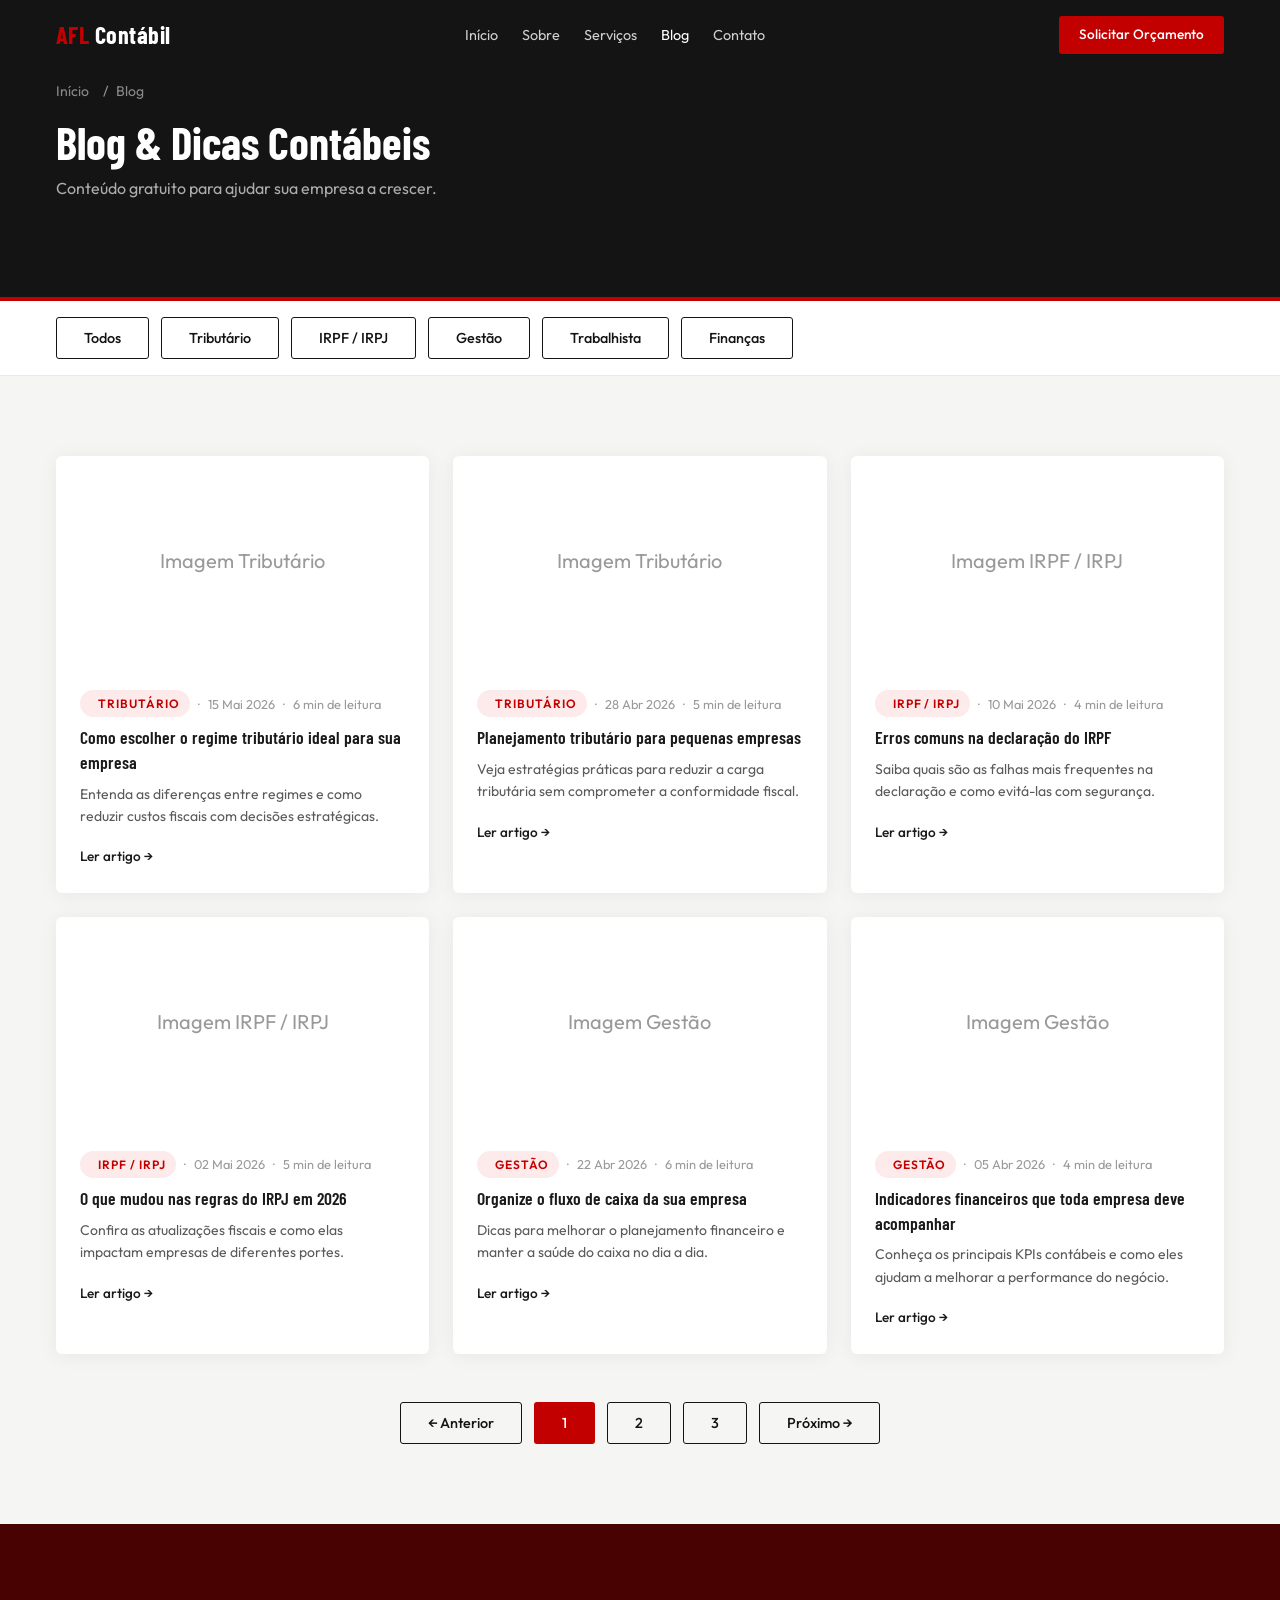
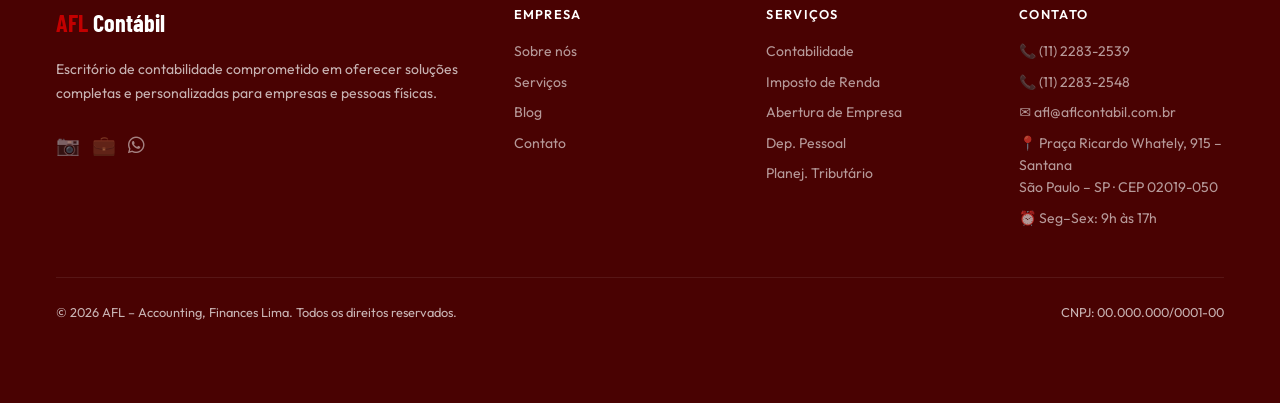
==== commit 268e1a74: "Falta Imagens e lógica" ====
--- a/blog.html
+++ b/blog.html
@@ -13,6 +13,8 @@
   <link rel="preconnect" href="https://fonts.googleapis.com">
   <link rel="preconnect" href="https://fonts.gstatic.com" crossorigin>
   <link href="https://fonts.googleapis.com/css2?family=Barlow+Condensed:wght@400;500;600;700&family=Outfit:wght@300;400;500;600&display=swap" rel="stylesheet">
+  <link rel="stylesheet"
+    href="https://cdnjs.cloudflare.com/ajax/libs/font-awesome/6.5.2/css/all.min.css">
   <link rel="stylesheet" href="css/reset.css">
   <link rel="stylesheet" href="css/variables.css">
   <link rel="stylesheet" href="css/main.css">
@@ -231,7 +233,7 @@
           <div class="footer-redes">
             <a href="#" aria-label="Instagram" class="footer-social-link">📷</a>
             <a href="#" aria-label="LinkedIn" class="footer-social-link">💼</a>
-            <a href="#" aria-label="WhatsApp" class="footer-social-link">💬</a>
+            <a href="#" aria-label="WhatsApp" class="footer-social-link"> <i class="fa-brands fa-whatsapp"></i></a>
           </div>
         </div>
 
--- a/css/main.css
+++ b/css/main.css
@@ -3,6 +3,30 @@
   color: inherit;
   text-decoration: none;
 }
+
+  .btn-primario i,
+  .btn-secundario i,
+  .btn-secundario-branco i {
+    margin-right: 6px;
+  }
+
+  /* Exceções: estes botões sempre têm texto branco,
+     independente da regra genérica de cor dos links */
+  .navbar-cta,
+  .navbar-cta:visited,
+  .navbar-cta:hover,
+  .btn-primario,
+  .btn-primario:visited,
+  .btn-primario:hover,
+  .btn-secundario-branco,
+  .btn-secundario-branco:visited {
+    color: #ffffff !important;
+  }
+
+  .btn-secundario-branco:hover {
+    color: #ffffff !important;
+    background-color: rgba(255, 255, 255, 0.12);
+  }
 
 a:visited {
   color: inherit;
@@ -223,6 +247,16 @@
   transition: background-color var(--transicao);
 }
 
+.navbar-links > .navbar-cta {
+  display:none;
+}
+
+@media (max-width: 768px) {
+  .navbar-links > .navbar-cta {
+    display:block;
+    margin-top: 8px;
+  }
+}
 .navbar-cta:hover {
   background-color: var(--cor-acento-hover);
 }
@@ -718,7 +752,6 @@
 }
 
 .secao-historia,
-.secao-equipe,
 .secao-servicos-detalhe {
   background-color: var(--cor-branco);
 }
@@ -743,15 +776,75 @@
   color: var(--cor-branco);
 }
 
-.secao-faq {
-  background-color: var(--cor-primaria-clara);
-}
-
-.faq-perguntas {
-  display: grid;
-  gap: var(--esp-md);
-  margin-top: var(--esp-lg);
-}
+.secao-faq .faq-item {
+    border-bottom: 1px solid var(--cor-borda);
+  }
+
+  .faq-pergunta {
+    width: 100%;
+    display: flex;
+    align-items: center;
+    justify-content: space-between;
+    gap: var(--esp-sm);
+    padding: 1.25rem 0.25rem;
+    background: none;
+    border: none;
+    text-align: left;
+    font-family: var(--fonte-corpo);
+    font-size: 1rem;
+    font-weight: 500;
+    color: var(--cor-texto);
+    cursor: pointer;
+    transition: color var(--transicao);
+  }
+
+  .faq-pergunta:hover {
+    color: var(--cor-acento);
+  }
+
+  .faq-icone {
+    flex-shrink: 0;
+    width: 28px;
+    height: 28px;
+    border-radius: 50%;
+    background: var(--cor-acento-clara);
+    color: var(--cor-acento);
+    display: flex;
+    align-items: center;
+    justify-content: center;
+    font-size: 1.1rem;
+    font-weight: 600;
+    transition: transform 0.3s ease, background-color 0.3s ease;
+  }
+
+  .faq-item.aberto .faq-icone {
+    transform: rotate(45deg);
+    background: var(--cor-acento);
+    color: #ffffff;
+  }
+
+  /* Técnica de animação suave usando grid-template-rows,
+     funciona sem precisar calcular altura via JavaScript */
+  .faq-resposta {
+    display: grid;
+    grid-template-rows: 0fr;
+    transition: grid-template-rows 0.35s ease;
+  }
+
+  .faq-item.aberto .faq-resposta {
+    grid-template-rows: 1fr;
+  }
+
+  .faq-resposta-inner {
+    overflow: hidden;
+  }
+
+  .faq-resposta-inner p {
+    padding: 0 0.25rem 1.25rem;
+    color: var(--cor-texto-secundario);
+    line-height: 1.7;
+    font-size: 0.95rem;
+  }
 
 .sobre-placeholder,
 .post-thumbnail-placeholder {
@@ -1390,3 +1483,57 @@
     text-align: center;
   }
 }
+
+.secao-equipe {
+    background-color: var(--cor-branco);
+    padding-block: 96px;
+  }
+
+  .equipe-destaque {
+    display: grid;
+    grid-template-columns: 0.8fr 1.2fr;
+    gap: var(--esp-xl);
+    align-items: center;
+  }
+
+  .equipe-foto-placeholder {
+    aspect-ratio: 1;
+    background-color: var(--cor-primaria-clara);
+    border-radius: 12px;
+    display: flex;
+    align-items: center;
+    justify-content: center;
+    color: var(--cor-texto-claro);
+    font-size: 0.9rem;
+  }
+
+  .equipe-cargo {
+    display: block;
+    font-size: 0.95rem;
+    color: var(--cor-acento);
+    font-weight: 500;
+    margin-bottom: var(--esp-sm);
+  }
+
+  .equipe-texto p {
+    color: var(--cor-texto-secundario);
+    margin-bottom: var(--esp-sm);
+    line-height: 1.7;
+  }
+
+  @media (max-width: 768px) {
+    .equipe-destaque {
+      grid-template-columns: 1fr;
+      text-align: center;
+    }
+
+    .equipe-foto-placeholder {
+      max-width: 280px;
+      margin-inline: auto;
+    }
+
+    .equipe-texto h2,
+    .equipe-texto .equipe-cargo {
+      text-align: center;
+    }
+  }
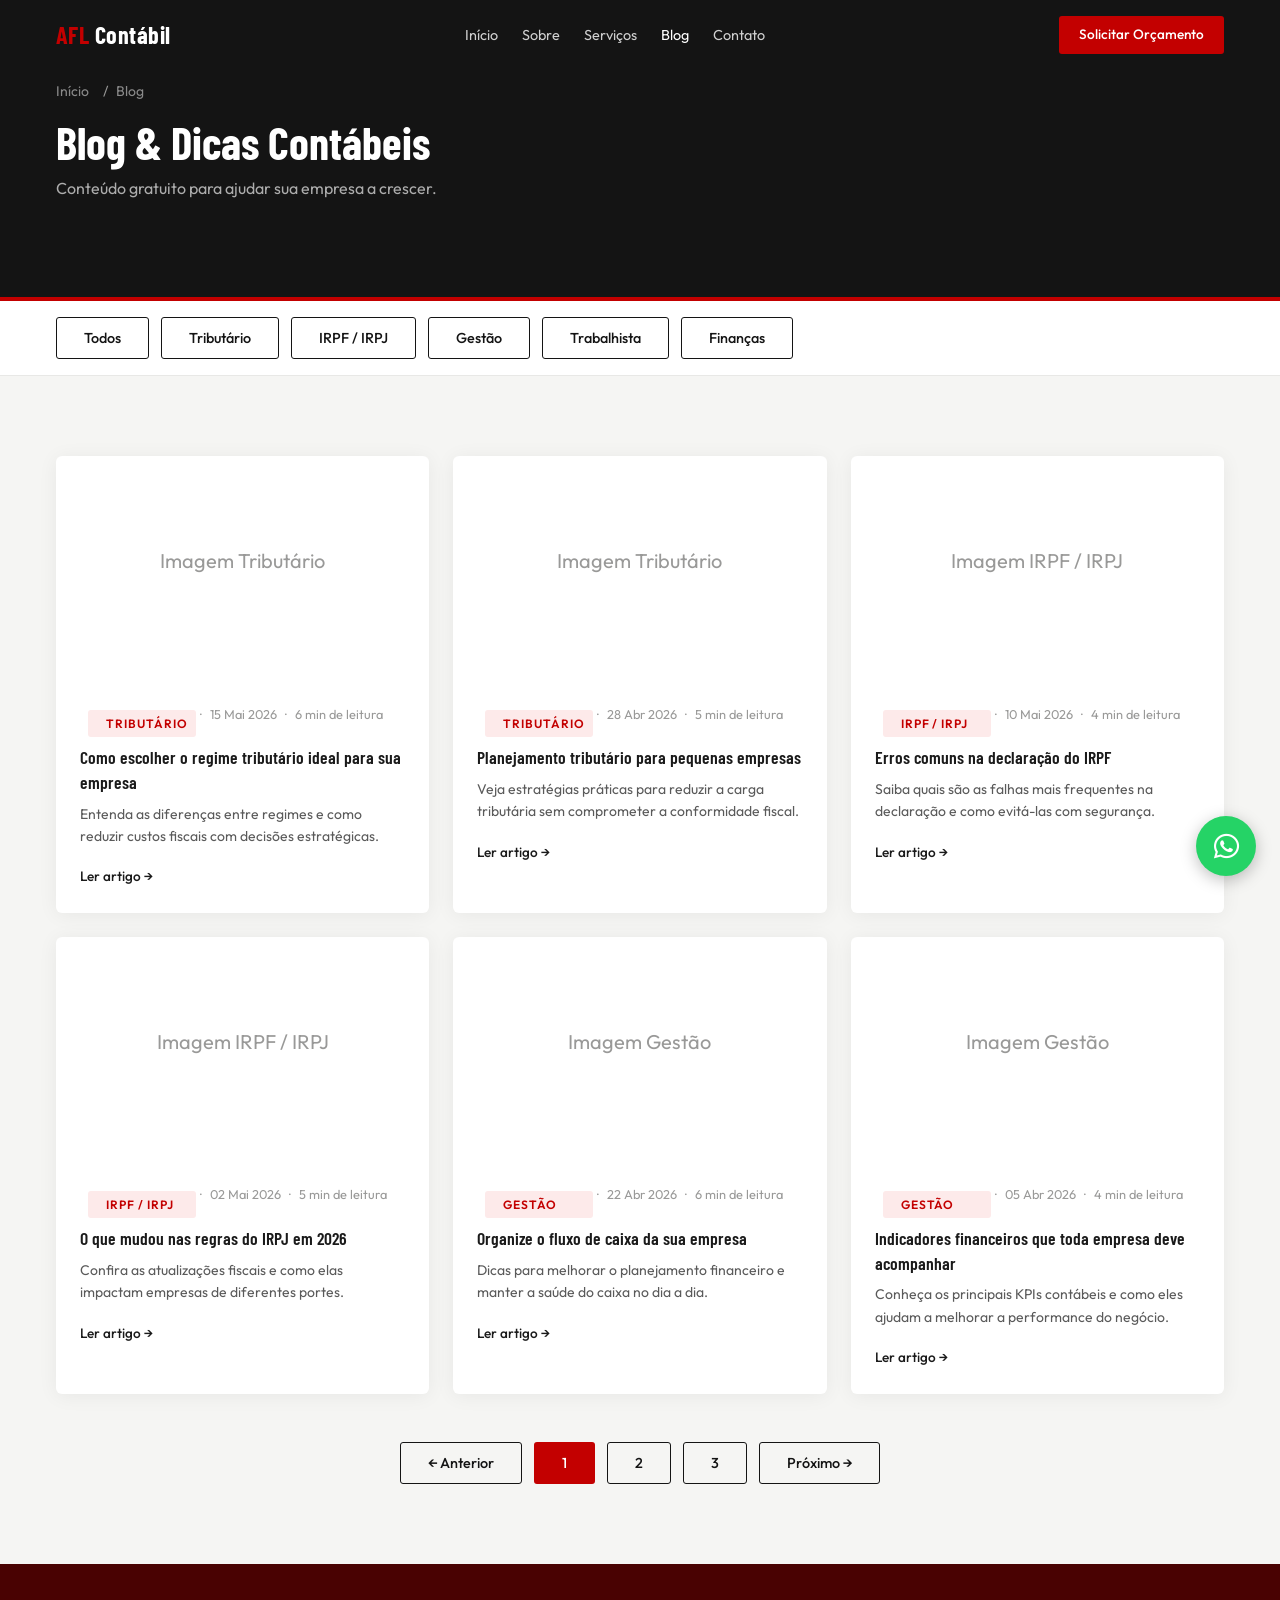
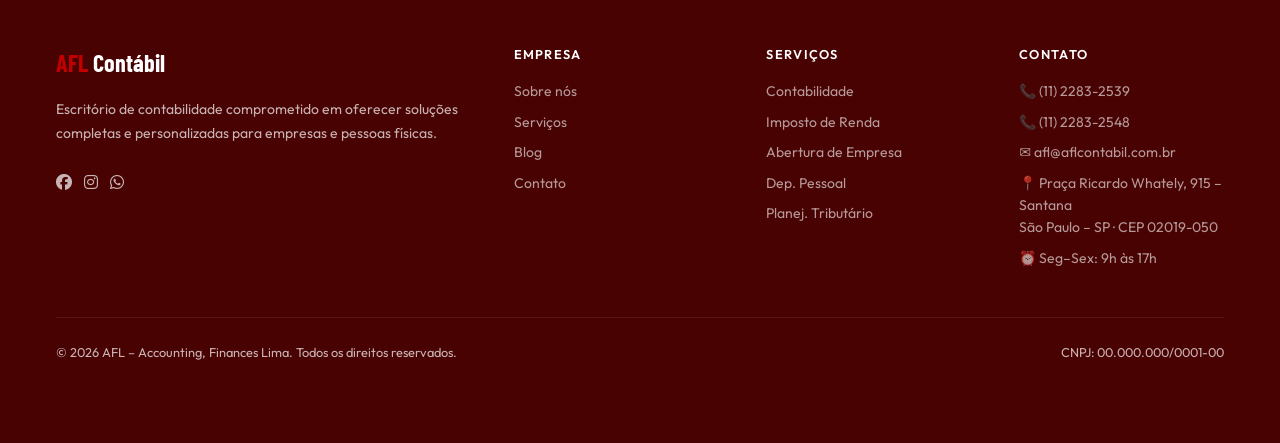
==== commit b89d76a5: "Responsividade Correções" ====
--- a/blog.html
+++ b/blog.html
@@ -230,11 +230,19 @@
             pessoas físicas.
           </p>
           <!-- Ícones de redes sociais (adicione os links reais) -->
-          <div class="footer-redes">
-            <a href="#" aria-label="Instagram" class="footer-social-link">📷</a>
-            <a href="#" aria-label="LinkedIn" class="footer-social-link">💼</a>
-            <a href="#" aria-label="WhatsApp" class="footer-social-link"> <i class="fa-brands fa-whatsapp"></i></a>
-          </div>
+          <!-- Ícones de redes sociais (adicione os links reais) -->
+<!-- Redes sociais reais da AFL -->
+        <div class="footer-redes">
+          <a href="https://www.facebook.com/aflcontabil?locale=pt_BR" target="_blank" rel="noopener" aria-label="Facebook da AFL">
+            <i class="fa-brands fa-facebook"></i>
+          </a>
+          <a href="https://www.instagram.com/aflcontabil/" target="_blank" rel="noopener" aria-label="Instagram da AFL">
+            <i class="fa-brands fa-instagram"></i>
+          </a>
+          <a href="https://wa.me/5511976798629" target="_blank" rel="noopener" aria-label="WhatsApp da AFL">
+            <i class="fa-brands fa-whatsapp"></i>
+          </a>
+        </div>
         </div>
 
         <!-- Coluna 2: Links rápidos -->
@@ -283,7 +291,14 @@
     </div>
   </footer>
 
-
+<!-- Botão flutuante do WhatsApp -->
+<a href="https://wa.me/5511976798629?text=Ol%C3%A1%21%20Vim%20atrav%C3%A9s%20do%20site%20da%20AFL%20e%20gostaria%20de%20mais%20informa%C3%A7%C3%B5es%20sobre%20os%20servi%C3%A7os%20cont%C3%A1beis."
+   target="_blank"
+   rel="noopener"
+   class="whatsapp-flutuante"
+   aria-label="Falar no WhatsApp">
+  <i class="fa-brands fa-whatsapp"></i>
+</a>
   <!-- ===================================================
        JAVASCRIPT – Funcionalidades interativas
        =================================================== -->
--- a/css/main.css
+++ b/css/main.css
@@ -211,12 +211,18 @@
   font-family: var(--fonte-titulo);
   font-size: 1.5rem;
   font-weight: 700;
-  color: var(--cor-branco);
+  color:#ffffff;
   letter-spacing: 0.02em;
 }
 
+.navbar-logo,
+.navbar-logo:visited,
+.navbar-logo:hover {
+  color: #ffffff !important;
+}
+
 .navbar-logo span {
-  color: var(--cor-acento);
+  color: var(--cor-acento) !important;
 }
 
 .navbar-links {
@@ -257,6 +263,40 @@
     margin-top: 8px;
   }
 }
+
+.whatsapp-flutuante {
+  position: fixed;
+  bottom: 24px;
+  right: 24px;
+  width: 60px;
+  height: 60px;
+  background-color: #25D366;
+  color: #ffffff !important;
+  border-radius: 50%;
+  display: flex;
+  align-items: center;
+  justify-content: center;
+  font-size: 1.8rem;
+  box-shadow: 0 4px 16px rgba(0, 0, 0, 0.25);
+  z-index: 999;
+  transition: transform var(--transicao), box-shadow var(--transicao);
+}
+
+.whatsapp-flutuante:hover {
+  transform: scale(1.08);
+  box-shadow: 0 6px 22px rgba(0, 0, 0, 0.3);
+}
+
+@media (max-width: 480px) {
+  .whatsapp-flutuante {
+    width: 52px;
+    height: 52px;
+    font-size: 1.5rem;
+    bottom: 16px;
+    right: 16px;
+  }
+}
+
 .navbar-cta:hover {
   background-color: var(--cor-acento-hover);
 }
@@ -817,6 +857,33 @@
     transition: transform 0.3s ease, background-color 0.3s ease;
   }
 
+  .categorias-lista {
+  list-style: none;
+  padding: 0;
+}
+
+.categorias-lista li {
+  border-bottom: 1px solid var(--cor-borda);
+}
+
+.categorias-lista li:last-child {
+  border-bottom: none;
+}
+
+.categorias-lista a {
+  display: flex;
+  justify-content: space-between;
+  padding: 10px 2px;
+  font-size: 0.9rem;
+  color: var(--cor-texto-secundario);
+  transition: color var(--transicao), padding-left var(--transicao);
+}
+
+.categorias-lista a:hover {
+  color: var(--cor-acento);
+  padding-left: 6px;
+}
+
   .faq-item.aberto .faq-icone {
     transform: rotate(45deg);
     background: var(--cor-acento);
@@ -894,9 +961,11 @@
 }
 
 .post-hero {
-  background-color: #141414;
-  min-height: 400px;
-  padding-block: 96px;
+  background-color: var(--cor-primaria);
+  padding-top: 100px;
+  padding-bottom: 40px;
+  height: auto;
+  min-height: unset;
 }
 
 .post-hero .container {
@@ -1021,6 +1090,54 @@
 .post-sidebar {
   display: grid;
   gap: var(--esp-lg);
+}
+
+.sidebar-cta {
+  background: var(--cor-primaria);
+  border-radius: 12px;
+  padding: 1.5rem;
+  text-align: center;
+  border: none;
+}
+
+.sidebar-cta-icone {
+  font-size: 2rem;
+  margin-bottom: 0.75rem;
+  display: block;
+}
+
+.sidebar-cta-titulo {
+  font-family: var(--fonte-titulo);
+  font-size: 1.15rem;
+  font-weight: 600;
+  color: #ffffff;
+  margin-bottom: 0.6rem;
+  line-height: 1.3;
+}
+
+.sidebar-cta-texto {
+  font-size: 0.85rem;
+  color: rgba(255, 255, 255, 0.7);
+  line-height: 1.6;
+  margin-bottom: 1.25rem;
+}
+
+.sidebar-cta-btn {
+  display: block;
+  background: var(--cor-acento);
+  color: #ffffff !important;
+  font-family: var(--fonte-corpo);
+  font-size: 0.875rem;
+  font-weight: 500;
+  padding: 10px 20px;
+  border-radius: 8px;
+  text-decoration: none;
+  transition: background-color var(--transicao), transform var(--transicao);
+}
+
+.sidebar-cta-btn:hover {
+  background: var(--cor-acento-hover);
+  transform: translateY(-2px);
 }
 
 .sidebar-list {
@@ -1181,6 +1298,17 @@
 
 .footer-logo span {
   color: var(--cor-acento);
+}
+
+span.badge {
+  display: inline-block;
+  font-size: 0.75rem;
+  font-weight: 600;
+  border-radius: var(--borda-raio);
+  margin-left: 8px;
+  margin-right: -4px;
+  width: 12vh;
+  margin-top: 20px;
 }
 
 .footer-descricao {
@@ -1537,3 +1665,80 @@
       text-align: center;
     }
   }
+
+  /* =============================================
+   CORREÇÃO MOBILE — Páginas internas
+   Os grids abaixo só existem nas páginas internas
+   (sobre, serviços, blog, post, contato) e nunca tinham
+   recebido uma versão para telas pequenas.
+   ============================================= */
+@media (max-width: 768px) {
+
+  /* sobre.html — bloco "Nossa História" (imagem + texto) */
+  .secao-historia {
+    grid-template-columns: 1fr !important;
+    gap: var(--esp-md) !important;
+    text-align: center;
+  }
+
+  /* sobre.html — Missão, Visão e Valores (3 cards) */
+  .secao-mvv .mvv-grid,
+  .secao-mvv > .container > div[style*="grid"],
+  .mvv-grid {
+    grid-template-columns: 1fr !important;
+  }
+
+  /* sobre.html — Diferenciais (4 itens) */
+  .secao-diferenciais .diferenciais-grid,
+  .diferenciais-grid {
+    grid-template-columns: 1fr 1fr !important;
+    gap: var(--esp-sm) !important;
+  }
+
+  /* servicos.html — cada bloco de serviço (imagem + texto alternado) */
+  .servico-detalhe,
+  .secao-servicos-detalhe > .container > div[style*="grid"] {
+    grid-template-columns: 1fr !important;
+    text-align: center;
+  }
+
+  /* blog.html — barra de filtros de categoria */
+  .blog-filtros {
+    flex-wrap: wrap;
+    justify-content: center;
+    gap: 8px;
+  }
+
+  /* post.html — conteúdo + sidebar (70/30) */
+  .post-layout {
+    grid-template-columns: 1fr !important;
+    gap: var(--esp-lg) !important;
+  }
+
+  /* post.html — sidebar passa a vir DEPOIS do conteúdo principal */
+  .post-sidebar {
+    order: 2;
+  }
+
+  .post-conteudo {
+    order: 1;
+  }
+
+  /* contato.html — formulário + informações (60/40) */
+  .secao-contato {
+    grid-template-columns: 1fr !important;
+    gap: var(--esp-lg) !important;
+  }
+
+  /* Segurança geral: nenhuma imagem ou mapa deve
+     ultrapassar a largura da tela em nenhuma página */
+  img, iframe {
+    max-width: 100%;
+  }
+
+  /* Segurança geral: impede rolagem horizontal indesejada
+     causada por qualquer elemento que ainda escape da tela */
+  body {
+    overflow-x: hidden;
+  }
+}
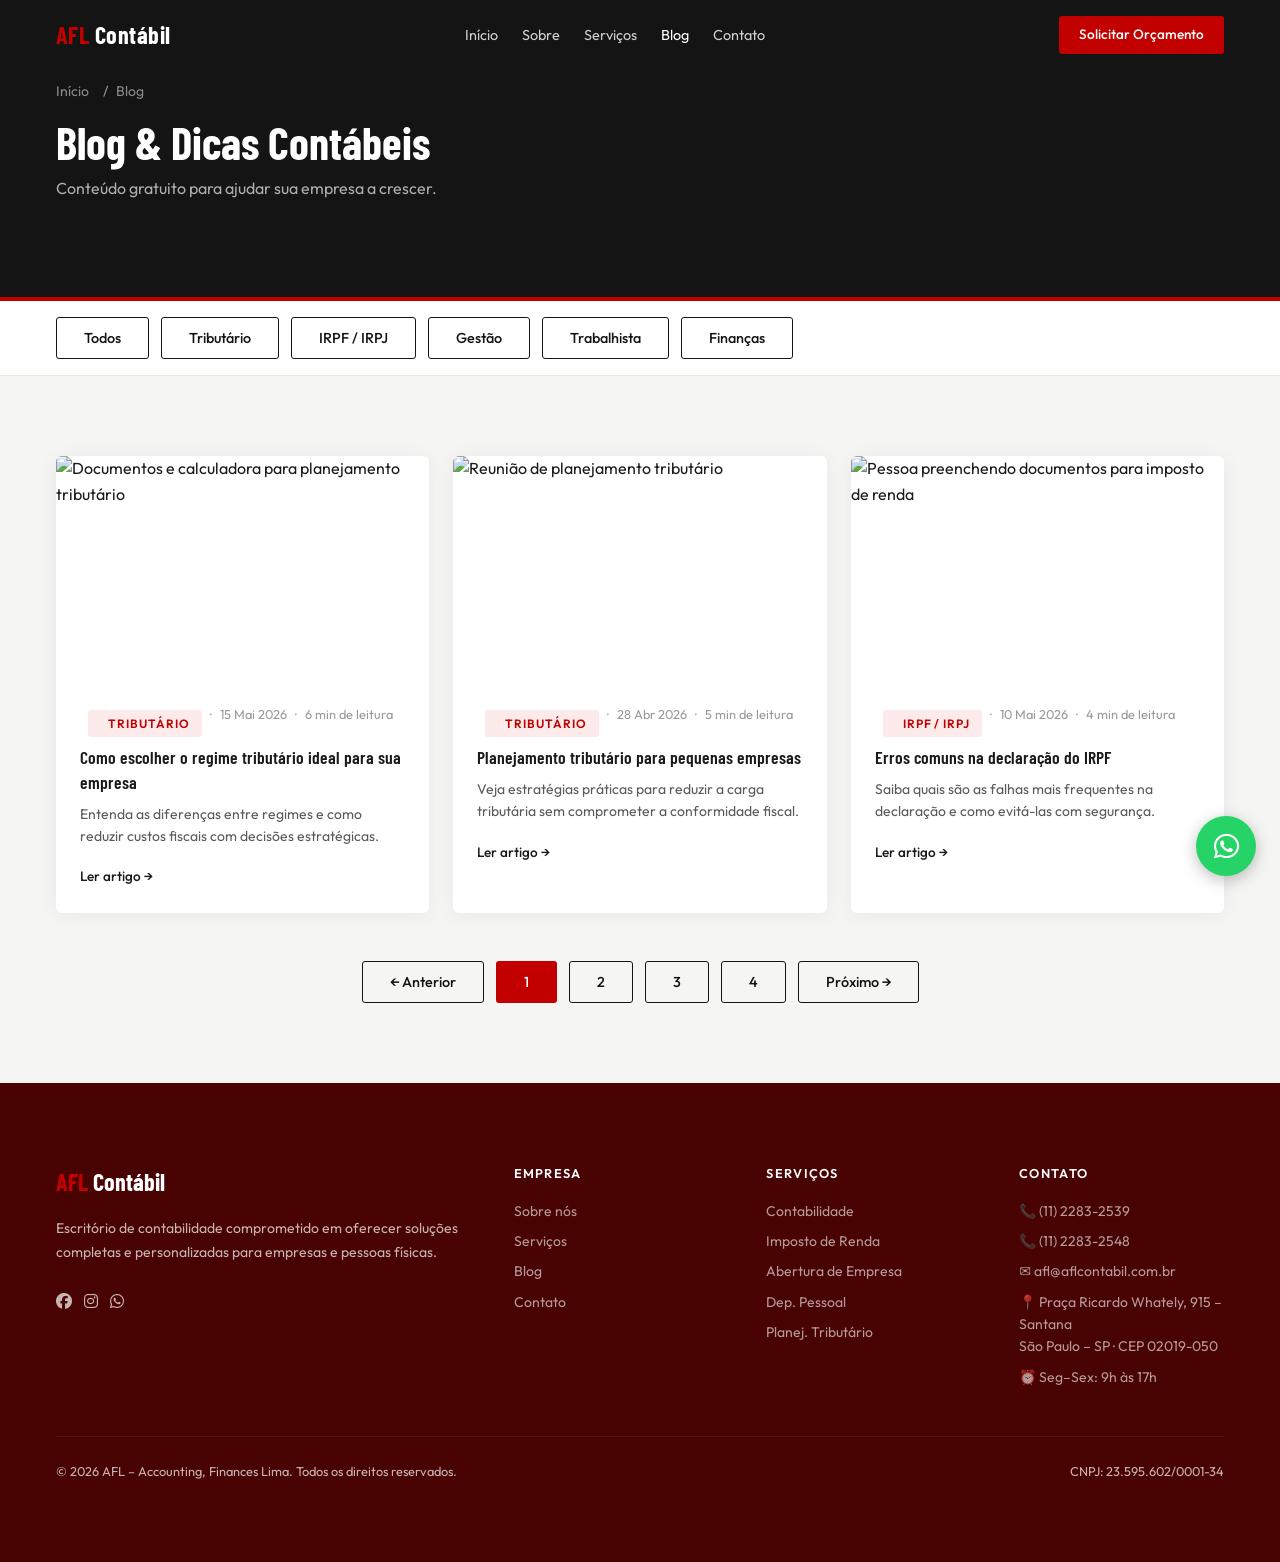
==== commit 71a28f26: "finalização" ====
--- a/blog.html
+++ b/blog.html
@@ -104,7 +104,7 @@
 
         <article class="post-card" data-categoria="tributário">
           <div class="post-thumbnail">
-            <div class="post-thumbnail-placeholder">Imagem Tributário</div>
+            <img src="https://images.unsplash.com/photo-1554224155-8d04cb21cd6c?auto=format&fit=crop&w=700&q=80" alt="Documentos e calculadora para planejamento tributário" loading="lazy">
           </div>
           <div class="post-corpo">
             <div class="post-meta">
@@ -112,15 +112,15 @@
               <span>15 Mai 2026</span>
               <span>6 min de leitura</span>
             </div>
-            <h3><a href="post.html">Como escolher o regime tributário ideal para sua empresa</a></h3>
+            <h3><a href="post.html?noticia=regime">Como escolher o regime tributário ideal para sua empresa</a></h3>
             <p>Entenda as diferenças entre regimes e como reduzir custos fiscais com decisões estratégicas.</p>
-            <a href="post.html" class="blog-link">Ler artigo →</a>
+            <a href="post.html?noticia=regime" class="blog-link">Ler artigo →</a>
           </div>
         </article>
 
         <article class="post-card" data-categoria="tributário">
           <div class="post-thumbnail">
-            <div class="post-thumbnail-placeholder">Imagem Tributário</div>
+            <img src="https://images.unsplash.com/photo-1556761175-b413da4baf72?auto=format&fit=crop&w=700&q=80" alt="Reunião de planejamento tributário" loading="lazy">
           </div>
           <div class="post-corpo">
             <div class="post-meta">
@@ -128,15 +128,15 @@
               <span>28 Abr 2026</span>
               <span>5 min de leitura</span>
             </div>
-            <h3><a href="post.html">Planejamento tributário para pequenas empresas</a></h3>
+            <h3><a href="post.html?noticia=planejamento">Planejamento tributário para pequenas empresas</a></h3>
             <p>Veja estratégias práticas para reduzir a carga tributária sem comprometer a conformidade fiscal.</p>
-            <a href="post.html" class="blog-link">Ler artigo →</a>
+            <a href="post.html?noticia=planejamento" class="blog-link">Ler artigo →</a>
           </div>
         </article>
 
         <article class="post-card" data-categoria="irpf / irpj">
           <div class="post-thumbnail">
-            <div class="post-thumbnail-placeholder">Imagem IRPF / IRPJ</div>
+            <img src="https://images.unsplash.com/photo-1450101499163-c8848c66ca85?auto=format&fit=crop&w=700&q=80" alt="Pessoa preenchendo documentos para imposto de renda" loading="lazy">
           </div>
           <div class="post-corpo">
             <div class="post-meta">
@@ -144,15 +144,15 @@
               <span>10 Mai 2026</span>
               <span>4 min de leitura</span>
             </div>
-            <h3><a href="post.html">Erros comuns na declaração do IRPF</a></h3>
+            <h3><a href="post.html?noticia=irpf">Erros comuns na declaração do IRPF</a></h3>
             <p>Saiba quais são as falhas mais frequentes na declaração e como evitá-las com segurança.</p>
-            <a href="post.html" class="blog-link">Ler artigo →</a>
+            <a href="post.html?noticia=irpf" class="blog-link">Ler artigo →</a>
           </div>
         </article>
 
         <article class="post-card" data-categoria="irpf / irpj">
           <div class="post-thumbnail">
-            <div class="post-thumbnail-placeholder">Imagem IRPF / IRPJ</div>
+            <img src="https://images.unsplash.com/photo-1554224154-22dec7ec8818?auto=format&fit=crop&w=700&q=80" alt="Calculadora e papéis de declaração financeira" loading="lazy">
           </div>
           <div class="post-corpo">
             <div class="post-meta">
@@ -160,15 +160,15 @@
               <span>02 Mai 2026</span>
               <span>5 min de leitura</span>
             </div>
-            <h3><a href="post.html">O que mudou nas regras do IRPJ em 2026</a></h3>
+            <h3><a href="post.html?noticia=investimentos">O que mudou nas regras do IRPJ em 2026</a></h3>
             <p>Confira as atualizações fiscais e como elas impactam empresas de diferentes portes.</p>
-            <a href="post.html" class="blog-link">Ler artigo →</a>
+            <a href="post.html?noticia=investimentos" class="blog-link">Ler artigo →</a>
           </div>
         </article>
 
         <article class="post-card" data-categoria="gestão">
           <div class="post-thumbnail">
-            <div class="post-thumbnail-placeholder">Imagem Gestão</div>
+            <img src="https://images.unsplash.com/photo-1551836022-d5d88e9218df?auto=format&fit=crop&w=700&q=80" alt="Equipe analisando dados de gestão" loading="lazy">
           </div>
           <div class="post-corpo">
             <div class="post-meta">
@@ -176,15 +176,15 @@
               <span>22 Abr 2026</span>
               <span>6 min de leitura</span>
             </div>
-            <h3><a href="post.html">Organize o fluxo de caixa da sua empresa</a></h3>
+            <h3><a href="post.html?noticia=fluxo">Organize o fluxo de caixa da sua empresa</a></h3>
             <p>Dicas para melhorar o planejamento financeiro e manter a saúde do caixa no dia a dia.</p>
-            <a href="post.html" class="blog-link">Ler artigo →</a>
+            <a href="post.html?noticia=fluxo" class="blog-link">Ler artigo →</a>
           </div>
         </article>
 
         <article class="post-card" data-categoria="gestão">
           <div class="post-thumbnail">
-            <div class="post-thumbnail-placeholder">Imagem Gestão</div>
+            <img src="https://images.unsplash.com/photo-1556761175-5973dc0f32e7?auto=format&fit=crop&w=700&q=80" alt="Reunião de consultoria para gestão financeira" loading="lazy">
           </div>
           <div class="post-corpo">
             <div class="post-meta">
@@ -192,9 +192,73 @@
               <span>05 Abr 2026</span>
               <span>4 min de leitura</span>
             </div>
-            <h3><a href="post.html">Indicadores financeiros que toda empresa deve acompanhar</a></h3>
+            <h3><a href="post.html?noticia=indicadores">Indicadores financeiros que toda empresa deve acompanhar</a></h3>
             <p>Conheça os principais KPIs contábeis e como eles ajudam a melhorar a performance do negócio.</p>
-            <a href="post.html" class="blog-link">Ler artigo →</a>
+            <a href="post.html?noticia=indicadores" class="blog-link">Ler artigo →</a>
+          </div>
+        </article>
+
+        <article class="post-card" data-categoria="trabalhista">
+          <div class="post-thumbnail">
+            <img src="https://images.unsplash.com/photo-1521737711867-e3b97375f902?auto=format&fit=crop&w=700&q=80" alt="Equipe reunida em ambiente profissional" loading="lazy">
+          </div>
+          <div class="post-corpo">
+            <div class="post-meta">
+              <span class="badge">Trabalhista</span>
+              <span>21 Mar 2026</span>
+              <span>5 min de leitura</span>
+            </div>
+            <h3><a href="post.html?noticia=folha">Folha de pagamento sem sustos: o que revisar todos os meses</a></h3>
+            <p>Uma rotina de conferência ajuda a evitar erros em salários, encargos e obrigações trabalhistas.</p>
+            <a href="post.html?noticia=folha" class="blog-link">Ler artigo →</a>
+          </div>
+        </article>
+
+        <article class="post-card" data-categoria="trabalhista">
+          <div class="post-thumbnail">
+            <img src="https://images.unsplash.com/photo-1556761175-b413da4baf72?auto=format&fit=crop&w=700&q=80" alt="Reunião de planejamento da equipe" loading="lazy">
+          </div>
+          <div class="post-corpo">
+            <div class="post-meta">
+              <span class="badge">Trabalhista</span>
+              <span>14 Mar 2026</span>
+              <span>5 min de leitura</span>
+            </div>
+            <h3><a href="post.html?noticia=ferias">Férias e 13º salário: como planejar os compromissos da equipe</a></h3>
+            <p>Planeje os direitos trabalhistas com antecedência e evite pressão no caixa.</p>
+            <a href="post.html?noticia=ferias" class="blog-link">Ler artigo →</a>
+          </div>
+        </article>
+
+        <article class="post-card" data-categoria="finanças">
+          <div class="post-thumbnail">
+            <img src="https://images.unsplash.com/photo-1554224154-22dec7ec8818?auto=format&fit=crop&w=700&q=80" alt="Calculadora e documentos financeiros" loading="lazy">
+          </div>
+          <div class="post-corpo">
+            <div class="post-meta">
+              <span class="badge">Finanças</span>
+              <span>07 Mar 2026</span>
+              <span>6 min de leitura</span>
+            </div>
+            <h3><a href="post.html?noticia=precificacao">Como formar preços sem perder dinheiro no caminho</a></h3>
+            <p>Entenda quais custos entram no preço e como proteger sua margem.</p>
+            <a href="post.html?noticia=precificacao" class="blog-link">Ler artigo →</a>
+          </div>
+        </article>
+
+        <article class="post-card" data-categoria="finanças">
+          <div class="post-thumbnail">
+            <img src="https://images.unsplash.com/photo-1551836022-d5d88e9218df?auto=format&fit=crop&w=700&q=80" alt="Equipe analisando dados financeiros" loading="lazy">
+          </div>
+          <div class="post-corpo">
+            <div class="post-meta">
+              <span class="badge">Finanças</span>
+              <span>28 Fev 2026</span>
+              <span>5 min de leitura</span>
+            </div>
+            <h3><a href="post.html?noticia=custos">Custos fixos e variáveis: entenda o impacto no seu negócio</a></h3>
+            <p>Separe os custos corretamente para planejar melhor e ganhar eficiência.</p>
+            <a href="post.html?noticia=custos" class="blog-link">Ler artigo →</a>
           </div>
         </article>
 
@@ -202,11 +266,12 @@
 
       <!-- Paginação visual -->
       <div class="blog-paginacao">
-        <button type="button" class="btn-secundario">← Anterior</button>
-        <button type="button" class="btn-primario">1</button>
-        <button type="button" class="btn-secundario">2</button>
-        <button type="button" class="btn-secundario">3</button>
-        <button type="button" class="btn-secundario">Próximo →</button>
+        <button type="button" class="btn-secundario" data-pagina="anterior">← Anterior</button>
+        <button type="button" class="btn-primario" data-pagina="1">1</button>
+        <button type="button" class="btn-secundario" data-pagina="2">2</button>
+        <button type="button" class="btn-secundario" data-pagina="3">3</button>
+        <button type="button" class="btn-secundario" data-pagina="4">4</button>
+        <button type="button" class="btn-secundario" data-pagina="proximo">Próximo →</button>
       </div>
 
     </div>
@@ -285,7 +350,7 @@
       <!-- Copyright -->
       <div class="footer-bottom">
         <span>© 2026 AFL – Accounting, Finances Lima. Todos os direitos reservados.</span>
-        <span>CNPJ: 00.000.000/0001-00</span>
+        <span>CNPJ: 23.595.602/0001-34</span>
       </div>
 
     </div>
--- a/css/main.css
+++ b/css/main.css
@@ -60,8 +60,9 @@
   text-transform: uppercase;
   color: var(--cor-acento);
   background-color: var(--cor-acento-clara);
-  padding: 4px 10px;
+  padding: 4px 12px;
   border-radius: 100px;
+
 }
 
 .btn-primario {
@@ -402,7 +403,7 @@
 
 .hero-imagem img {
   width: 100%;
-  max-width: 480px;
+  max-width: 1920px;
   border-radius: var(--borda-raio-lg);
 }
 
@@ -1007,6 +1008,13 @@
   margin-bottom: var(--esp-lg);
 }
 
+.post-imagem-capa > img {
+  width: 100%;
+  aspect-ratio: 16/9;
+  object-fit: cover;
+  display: block;
+}
+
 .post-imagem-capa > div {
   aspect-ratio: 16/9;
   display: flex;
@@ -1306,8 +1314,8 @@
   font-weight: 600;
   border-radius: var(--borda-raio);
   margin-left: 8px;
-  margin-right: -4px;
-  width: 12vh;
+  margin-right: 0px;
+  width: auto 4vh;
   margin-top: 20px;
 }
 
@@ -1619,20 +1627,22 @@
 
   .equipe-destaque {
     display: grid;
-    grid-template-columns: 0.8fr 1.2fr;
+    grid-template-columns: 1fr 1fr;
     gap: var(--esp-xl);
     align-items: center;
   }
 
   .equipe-foto-placeholder {
-    aspect-ratio: 1;
     background-color: var(--cor-primaria-clara);
-    border-radius: 12px;
-    display: flex;
-    align-items: center;
-    justify-content: center;
-    color: var(--cor-texto-claro);
-    font-size: 0.9rem;
+    border-radius: 8px;
+    overflow: hidden;
+  }
+
+  .equipe-foto-placeholder img {
+    width: 100%;
+    height: auto;
+    border-radius: inherit;
+    display: block;
   }
 
   .equipe-cargo {
@@ -1656,8 +1666,14 @@
     }
 
     .equipe-foto-placeholder {
+      aspect-ratio: 1;
       max-width: 280px;
       margin-inline: auto;
+    }
+
+    .equipe-foto-placeholder img {
+      height: 100%;
+      object-fit: cover;
     }
 
     .equipe-texto h2,
@@ -1666,79 +1682,101 @@
     }
   }
 
-  /* =============================================
-   CORREÇÃO MOBILE — Páginas internas
-   Os grids abaixo só existem nas páginas internas
-   (sobre, serviços, blog, post, contato) e nunca tinham
-   recebido uma versão para telas pequenas.
-   ============================================= */
+ 
 @media (max-width: 768px) {
 
-  /* sobre.html — bloco "Nossa História" (imagem + texto) */
-  .secao-historia {
+  /* ============================================
+     CONTATO.HTML — formulário + informações
+     Classe real: .contato-grid
+     ============================================ */
+  .contato-grid {
     grid-template-columns: 1fr !important;
+    gap: var(--esp-lg) !important;
+  }
+
+  /* ============================================
+     POST.HTML — conteúdo + sidebar
+     Classe real: o grid fica em .post-layout .container
+     (uma camada mais profunda que .post-layout sozinho)
+     ============================================ */
+  .post-layout .container {
+    grid-template-columns: 1fr !important;
+    gap: var(--esp-lg) !important;
+  }
+
+  /* ============================================
+     SERVICOS.HTML — blocos alternados
+     Classe real: reaproveita .sobre-grid (já empilha sozinho!)
+     Só falta: reduzir o espaço grande e fixar a ordem
+     ============================================ */
+  .servico-bloco {
     gap: var(--esp-md) !important;
     text-align: center;
   }
 
-  /* sobre.html — Missão, Visão e Valores (3 cards) */
-  .secao-mvv .mvv-grid,
-  .secao-mvv > .container > div[style*="grid"],
-  .mvv-grid {
-    grid-template-columns: 1fr !important;
-  }
-
-  /* sobre.html — Diferenciais (4 itens) */
-  .secao-diferenciais .diferenciais-grid,
-  .diferenciais-grid {
-    grid-template-columns: 1fr 1fr !important;
-    gap: var(--esp-sm) !important;
-  }
-
-  /* servicos.html — cada bloco de serviço (imagem + texto alternado) */
-  .servico-detalhe,
-  .secao-servicos-detalhe > .container > div[style*="grid"] {
-    grid-template-columns: 1fr !important;
+  /* Mantém a imagem antes do texto em todos os serviços no mobile. */
+  .servico-bloco .sobre-imagem {
+    order: 0;
+  }
+
+  .servico-bloco > div:not(.sobre-imagem) {
+    order: 1;
+  }
+
+  /* ============================================
+     BLOG.HTML — barra de filtros
+     Classe real: os botões ficam dentro de
+     .blog-filtros .container (não direto em .blog-filtros)
+     ============================================ */
+  .blog-filtros .container {
+    display: flex;
+    flex-wrap: nowrap;
+    overflow-x: auto;
+    -webkit-overflow-scrolling: touch;
+    gap: 8px;
+    padding-block: 12px;
+    scrollbar-width: none;
+  }
+
+  .blog-filtros .container::-webkit-scrollbar {
+    display: none;
+  }
+
+  .blog-filtros .container button {
+    flex: 0 0 auto;
+    white-space: nowrap;
+    padding: 8px 16px;
+    font-size: 0.85rem;
+    width: auto;
+  }
+
+  /* ============================================
+     BLOG.HTML — paginação
+     Classe real: .blog-paginacao (essa já estava certa)
+     ============================================ */
+  .blog-paginacao {
+    display: flex;
+    flex-wrap: nowrap;
+    justify-content: center;
+    gap: 4px;
+    padding-inline: 8px;
+  }
+
+  .blog-paginacao button {
+    flex: 1 1 auto;
+    padding: 4px 4px;
+    font-size: 0.78rem;
     text-align: center;
-  }
-
-  /* blog.html — barra de filtros de categoria */
-  .blog-filtros {
-    flex-wrap: wrap;
-    justify-content: center;
-    gap: 8px;
-  }
-
-  /* post.html — conteúdo + sidebar (70/30) */
-  .post-layout {
-    grid-template-columns: 1fr !important;
-    gap: var(--esp-lg) !important;
-  }
-
-  /* post.html — sidebar passa a vir DEPOIS do conteúdo principal */
-  .post-sidebar {
-    order: 2;
-  }
-
-  .post-conteudo {
-    order: 1;
-  }
-
-  /* contato.html — formulário + informações (60/40) */
-  .secao-contato {
-    grid-template-columns: 1fr !important;
-    gap: var(--esp-lg) !important;
-  }
-
-  /* Segurança geral: nenhuma imagem ou mapa deve
-     ultrapassar a largura da tela em nenhuma página */
+    width: auto;
+  }
+
+  /* Segurança geral */
   img, iframe {
     max-width: 100%;
   }
 
-  /* Segurança geral: impede rolagem horizontal indesejada
-     causada por qualquer elemento que ainda escape da tela */
   body {
     overflow-x: hidden;
   }
+
 }
